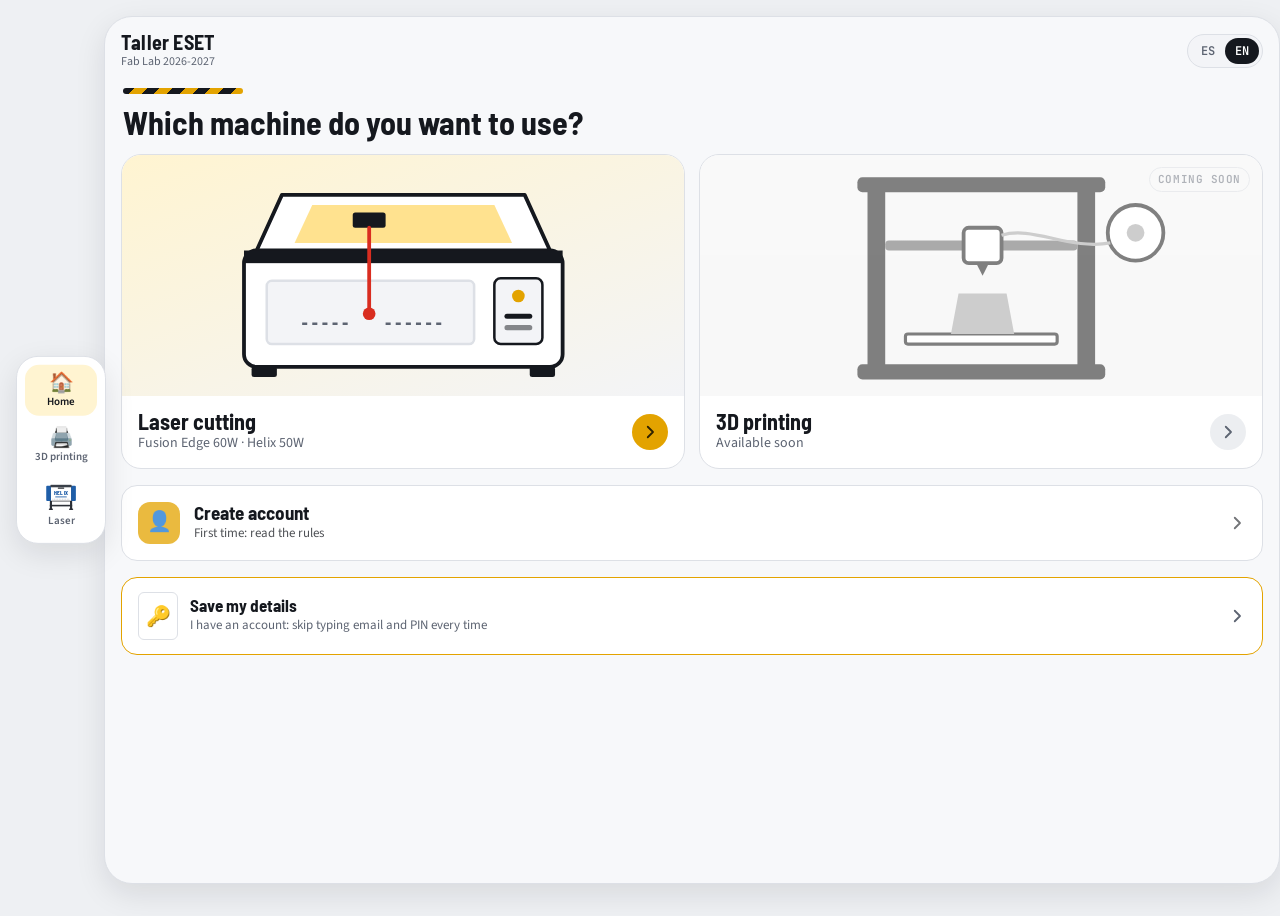
==== index.html @ acb64229 "feat: laser nav icon = Helix picture; Helix / FusionEdge pictures with names on the machine buttons " ====
<!doctype html>
<html lang="es">
<head>
<meta charset="utf-8">
<meta name="viewport" content="width=device-width, initial-scale=1, viewport-fit=cover">
<meta name="robots" content="noindex">
<meta name="referrer" content="no-referrer">
<title>Taller ESET - Reservas</title>
<link rel="preconnect" href="https://fonts.googleapis.com">
<link rel="stylesheet" href="https://fonts.googleapis.com/css2?family=Barlow+Semi+Condensed:wght@500;600;700&family=Source+Sans+3:wght@400;600;700&family=JetBrains+Mono:wght@400;500&display=swap">
<link rel="stylesheet" href="styles.css?v=20261116c">
</head>
<body>
<div class="app" id="app" aria-live="polite"></div>

<!-- Generic illustrations (original) -->
<template id="svgLaser">
  <svg viewBox="0 0 320 180" role="img" aria-label="Cortadora láser - Laser cutter">
    <rect x="34" y="70" width="252" height="92" rx="10" style="fill:var(--surface);stroke:var(--ink)" stroke-width="3"/>
    <path d="M44 70 L64 26 H256 L276 70 Z" style="fill:var(--surface);stroke:var(--ink)" stroke-width="3" stroke-linejoin="round"/>
    <path d="M74 64 L88 34 H232 L246 64 Z" style="fill:var(--glass)" opacity=".75"/>
    <rect x="34" y="70" width="252" height="10" style="fill:var(--ink)"/>
    <rect x="232" y="92" width="38" height="52" rx="5" style="fill:var(--field);stroke:var(--ink)" stroke-width="2"/>
    <circle cx="251" cy="106" r="5" style="fill:var(--accent)"/>
    <rect x="240" y="120" width="22" height="4" rx="2" style="fill:var(--ink)"/>
    <rect x="240" y="129" width="22" height="4" rx="2" style="fill:var(--ink)" opacity=".5"/>
    <rect x="52" y="94" width="164" height="50" rx="4" style="fill:var(--field);stroke:var(--line)" stroke-width="2"/>
    <rect x="120" y="40" width="26" height="12" rx="2" style="fill:var(--ink)"/>
    <line x1="133" y1="52" x2="133" y2="118" style="stroke:var(--beam)" stroke-width="3" stroke-linecap="round"/>
    <circle cx="133" cy="120" r="5" style="fill:var(--beam)"/>
    <path d="M80 128 H120 M146 128 H190" style="stroke:var(--muted)" stroke-width="2" stroke-dasharray="4 4"/>
    <rect x="40" y="162" width="20" height="8" rx="2" style="fill:var(--ink)"/>
    <rect x="260" y="162" width="20" height="8" rx="2" style="fill:var(--ink)"/>
  </svg>
</template>
<template id="svgPrinter">
  <svg viewBox="0 0 320 180" role="img" aria-label="Impresora 3D - 3D printer">
    <rect x="70" y="16" width="14" height="150" rx="3" style="fill:var(--ink)"/>
    <rect x="236" y="16" width="14" height="150" rx="3" style="fill:var(--ink)"/>
    <rect x="62" y="12" width="196" height="12" rx="4" style="fill:var(--ink)"/>
    <rect x="62" y="160" width="196" height="12" rx="4" style="fill:var(--ink)"/>
    <rect x="84" y="62" width="152" height="8" rx="3" style="fill:var(--muted)"/>
    <rect x="146" y="52" width="30" height="28" rx="4" style="fill:var(--surface);stroke:var(--ink)" stroke-width="3"/>
    <path d="M156 80 H166 L161 90 Z" style="fill:var(--ink)"/>
    <rect x="100" y="136" width="120" height="8" rx="2" style="fill:var(--surface);stroke:var(--ink)" stroke-width="2.5"/>
    <path d="M136 136 L142 104 H180 L186 136 Z" style="fill:var(--accent)"/>
    <circle cx="282" cy="56" r="22" style="fill:var(--surface);stroke:var(--ink)" stroke-width="3"/>
    <circle cx="282" cy="56" r="7" style="fill:var(--accent)"/>
    <path d="M262 64 C230 70 200 50 176 58" fill="none" style="stroke:var(--accent)" stroke-width="2.5"/>
  </svg>
</template>

<script>
/* =====================================================================
   CONFIG — the only part to edit. See SETUP.md.
   Leave TOKEN empty to run in demo mode with example hours.
   The token must be READ-ONLY and only for the public availability base.
   Never put a token for the main base here.
   ===================================================================== */
const CONFIG = {
  PUBLIC_BASE_ID: "appyWBQIm4FMyO2Pj", // "Public View Calendar" base (only synced hours, no student data)
  TABLE: "tbl0ZTV8k50aDi9QE",          // synced table "Public slots" (id, so renaming it doesn't break the page)
  VIEW: "",                           // optional view name in that table
  TOKEN: "pat4YBsSV9puFpi99.015158273bbf078de7917558e0579c58bd01b19047638cac1cf92de86ea1a26b",                          // personal access token: data.records:read, that base only
  FIELDS: { label: "Slot Label", start: "Start", machine: "Machine", available: "Available" },

  // Solicitar cita form (main base). Prefill field names checked against the real forms on 2026-11-03.
  FORM_EMBED: "https://airtable.com/embed/appeQ6gkuiJAq7wiT/pagLrDFHZOZnjGE8w/form",
  FORM_OPEN:  "https://airtable.com/appeQ6gkuiJAq7wiT/pagLrDFHZOZnjGE8w/form",
  PREFILL: { machine: "Machine", slot: "Slot", email: "Entered Email", pin: "Entered PIN", rules: "Rules Read" },

  CREATE_URL: "https://airtable.com/appeQ6gkuiJAq7wiT/pagKd1xxwNKHBWMYC/form",
  FORGOT_URL: "https://airtable.com/appeQ6gkuiJAq7wiT/pagfix2aQ1lqOqEp9/form",
  CANCEL_URL: "https://airtable.com/appeQ6gkuiJAq7wiT/pagPvXUS8hYoHCP4J/form",
  HOURS_URL:  "https://airtable.com/appeQ6gkuiJAq7wiT/pagKr3hOks4XqRsmD/form",
  CALENDAR_URL: "https://airtable.com/appeQ6gkuiJAq7wiT/shrvGOhBZWWmbCsk3",
  // Mis citas tab: synced table "Website my bookings - do not delete" in the public base (Status = Booked only, no names).
  // Read with the same TOKEN, filtered by the student's Web Key (k in the personal link).
  MINE_TABLE: "tblwMYJ3adiynOcDT",
  MINE_FIELDS: { label: "Reservation", start: "Slot Start", id: "Record ID", machine: "Machine", key: "Student Web Key" },
  // Reglamento y uso: Canva design, public view link (replaced reglamento.pdf on 2026-11-11). It includes the tutorial videos.
  // RULES_EMBED = the same view link + "?embed". Shown beside the calendar, on the Crear cuenta step and in the Tutoriales tab.
  RULES_DOC:   "https://www.canva.com/design/DAHX5coTtIU/1INMaFalZ_daYhBgP78MKg/view",
  RULES_EMBED: "https://www.canva.com/design/DAHX5coTtIU/1INMaFalZ_daYhBgP78MKg/view?embed",
  RULES_URL: "https://ceu365.sharepoint.com/sites/Becarios/Documentos%20compartidos/Forms/AllItems.aspx?id=%2Fsites%2FBecarios%2FDocumentos%20compartidos%2FGeneral%2FDocumentos%20Airtable%2FRequisitos%20obligatorios%20para%20el%20corte%20l%C3%A1ser%20CO2%20%2D%20Taller%20ESET%2Epdf&parent=%2Fsites%2FBecarios%2FDocumentos%20compartidos%2FGeneral%2FDocumentos%20Airtable&p=true&ga=1",

  // Tutoriales tab (laser): shows the Canva document (RULES_EMBED) and, below it, any extra videos listed here. One entry per video. SharePoint/Stream video: Share → Embed code → copy the
  // src="…/_layouts/15/embed.aspx?UniqueId=…" link into "embed", and the normal share link into "url" (shown as
  // "Open in SharePoint"). Viewers must be signed in to CEU Microsoft 365. An .mp4 in this repo can go in "video" instead.
  TUTORIALS: [
    // { es: "Preparar el archivo DXF", en: "Preparing the DXF file", embed: "", url: "", video: "" },
  ],

  // Impresión 3D tab ON/OFF switch. true = the 3D viewer (3d/visor.html: fit check, material, time, supports)
  // is shown in the Impresión 3D tab and the home tile works. false = "Próximamente" page, home tile greyed out.
  PRINT3D: false,
  // 3D printing rules on the Crear cuenta step (only when PRINT3D is true; their tick box is required too).
  // RULES3D_DOC = Canva public view link of the 3D rules; RULES3D_EMBED = the same + "?embed". Empty = short built-in rules list.
  RULES3D_DOC: "",
  RULES3D_EMBED: "",

  MACHINES: [ { id: "Fusion Edge 60W", short: "Fusion Edge", w: "60 W" }, { id: "Helix 50W", short: "Helix", w: "50 W" } ],
  DAYS_AHEAD: 30,
  // Same numbers as Students.Week Limit / Day Limit in Airtable. Used only for the "hours left" box in Mis citas.
  WEEK_LIMIT: 3,
  DAY_LIMIT: 2,
  TZ: "Europe/Madrid",
  DEMO_HOURS: { 1:[9,10,11,12,13,14,15,16,17,18,19], 2:[9,10,11,12,13,14,15,16,17,18,19], 3:[9,10,11,12,13,14,15,16,17,18], 4:[9,10,11,12,13,14,15,16,17,18,19], 5:[9,10,11,12,13,14,15,16,17,18] }
};
/* ===================================================================== */

(function(){
  "use strict";
  const DEMO = !CONFIG.TOKEN || !CONFIG.PUBLIC_BASE_ID;
  const app = document.getElementById("app");
  const $ = id => document.getElementById(id);
  const esc = s => String(s ?? "").replace(/[&<>"']/g, c => ({"&":"&amp;","<":"&lt;",">":"&gt;",'"':"&quot;","'":"&#39;"}[c]));
  const enc = encodeURIComponent;
  const pad = n => String(n).padStart(2, "0");
  const I = {
    back: '<svg viewBox="0 0 24 24" fill="none" stroke="currentColor" stroke-width="2.4" stroke-linecap="round" stroke-linejoin="round" aria-hidden="true"><path d="M15 5l-7 7 7 7"/></svg>',
    next: '<svg viewBox="0 0 24 24" fill="none" stroke="currentColor" stroke-width="2.4" stroke-linecap="round" stroke-linejoin="round" aria-hidden="true"><path d="M9 5l7 7-7 7"/></svg>'
  };
  const svg = id => document.getElementById(id).innerHTML;

  // ---- Madrid-time helpers ----
  const partsFmt = new Intl.DateTimeFormat("en-GB", { timeZone: CONFIG.TZ, year: "numeric", month: "2-digit", day: "2-digit", hour: "2-digit", minute: "2-digit", weekday: "short", hourCycle: "h23" });
  function mad(d) { const o = {}; for (const p of partsFmt.formatToParts(d)) o[p.type] = p.value; return { y:+o.year, m:+o.month, d:+o.day, h:+o.hour, min:+o.minute, key: o.year + "-" + o.month + "-" + o.day }; }
  const FMT = { es: new Intl.DateTimeFormat("es-ES", { timeZone: CONFIG.TZ, weekday: "long", day: "numeric", month: "long" }),
                en: new Intl.DateTimeFormat("en-GB", { timeZone: CONFIG.TZ, weekday: "long", day: "numeric", month: "long" }) };
  const FSHORT = { es: new Intl.DateTimeFormat("es-ES", { timeZone: CONFIG.TZ, day: "numeric", month: "short" }),
                   en: new Intl.DateTimeFormat("en-GB", { timeZone: CONFIG.TZ, day: "numeric", month: "short" }) };
  const cap = s => s.charAt(0).toUpperCase() + s.slice(1);
  const WDS = { es: ["Do","Lu","Ma","Mi","Ju","Vi","Sá"], en: ["Su","Mo","Tu","We","Th","Fr","Sa"] };
  const noonUTC = key => { const [y,m,d] = key.split("-").map(Number); return new Date(Date.UTC(y, m-1, d, 12)); };

  // ---- Sign-in (from personal link #e=…&p=…&c=…) ----
  const store = { get(k){ try { return sessionStorage.getItem(k) || localStorage.getItem(k); } catch(e){ return null; } },
                  set(k,v,remember){ try { sessionStorage.setItem(k,v); if (remember) localStorage.setItem(k,v); else localStorage.removeItem(k); } catch(e){} },
                  clear(k){ try { sessionStorage.removeItem(k); localStorage.removeItem(k); } catch(e){} } };
  let user = null;
  const HASH0 = location.hash.slice(1);   // read before readLink() strips the hash (e.g. #mis-citas&e=…&p=…&c=…&k=…)
  (function readLink(){
    const h = new URLSearchParams(location.hash.slice(1));
    const e = (h.get("e") || "").trim(), p = (h.get("p") || "").trim(), c = (h.get("c") || "").trim();
    // k = the student's Web Key (Students record id), only in personal links: used by the Mis citas tab.
    const k0 = (h.get("k") || "").trim(), k = /^rec[A-Za-z0-9]{14}$/.test(k0) ? k0 : "";
    if (e && /^\d{4}$/.test(p)) {
      user = { e, p, c, k };
      let keep = false; try { keep = !!localStorage.getItem("eset_user"); } catch(err) {}
      store.set("eset_user", JSON.stringify(user), keep);   // Recordarme already on: keep remembering, with the new details
      try { history.replaceState(null, "", location.pathname + location.search); } catch(err) {}
    } else {
      try { const s = JSON.parse(store.get("eset_user") || "null"); if (s && s.e && s.p) user = s; } catch(err) {}
    }
  })();
  const remembered = () => { try { return !!localStorage.getItem("eset_user"); } catch(e){ return false; } };


  // (Rules text removed 2026-11-11: the Reglamento y uso document is now the Canva design in CONFIG.RULES_DOC / RULES_EMBED.)
  // ---- Language (one at a time; ES/EN switch at the top of every screen) ----
  const L = (es, en) => S.lang === "en" ? en : es;
  const fDay = d => FMT[S.lang].format(d);
  const pdfHref = () => CONFIG.RULES_DOC;
  function initLang() {
    try { const s = localStorage.getItem("eset_lang"); if (s === "es" || s === "en") return s; } catch(e) {}
    return /^en(-|$)/i.test(navigator.language || "") ? "en" : "es";
  }
  const langSwitch = () => `<div class="lang" role="group" aria-label="${L("Idioma", "Language")}"><button data-l="es" lang="es" aria-pressed="${S.lang === "es"}">ES</button><button data-l="en" lang="en" aria-pressed="${S.lang === "en"}">EN</button></div>`;

  // Canva: the page can't see scrolling inside it, so there's no "read to the end" check; the tick boxes stay required.
  // Materials table (which materials can be cut), one image per language
  const matImg = () => `<img class="matimg" src="${L("materiales-es.jpg", "materials-en.jpg")}" alt="${L("Tabla de materiales que sí se cortan y que no se cortan. El PVC no entra en el láser nunca.", "Table of materials that can and cannot be cut. PVC never goes in the laser.")}" loading="lazy">`;
  // 3D printing rules panel (Crear cuenta gate). Canva embed when CONFIG.RULES3D_EMBED is set, otherwise the basic rules below.
  function rules3dPanel() {
    const body = CONFIG.RULES3D_EMBED
      ? `<div class="rbody canva"><iframe src="${esc(CONFIG.RULES3D_EMBED)}" title="${L("Normas de impresión 3D", "3D printing rules")}" referrerpolicy="strict-origin-when-cross-origin" allow="fullscreen" allowfullscreen></iframe></div>`
      : `<div class="rbody"><p class="note">${L("El documento de normas de impresión 3D aparecerá aquí. Mientras tanto, estas son las normas básicas:", "The 3D printing rules document will appear here. Meanwhile, these are the basic rules:")}</p><ul>
        <li>${L("Solo PLA en la Bambu Lab P1S.", "PLA only on the Bambu Lab P1S.")}</li>
        <li>${L("Comprueba tu archivo en el visor 3D antes de pedir la impresión (máx. 256 × 256 × 250 mm).", "Check your file in the 3D viewer before asking for the print (max 256 × 256 × 250 mm).")}</li>
        <li>${L("Quédate a ver la primera capa: si no se pega a la cama, avisa al personal.", "Stay for the first layer: if it doesn't stick to the plate, tell the staff.")}</li>
        <li>${L("No retires la pieza con la cama caliente; espera a que se enfríe.", "Don't remove the part while the plate is hot; wait until it cools down.")}</li>
        <li>${L("Avisa de cualquier fallo o atasco al personal del taller; no abras ni ajustes la impresora.", "Report any failure or jam to the workshop staff; don't open or adjust the printer.")}</li>
        <li>${L("Recoge tus piezas y retira los soportes fuera de la impresora.", "Collect your parts and remove the supports away from the printer.")}</li></ul></div>`;
    const foot = CONFIG.RULES3D_DOC ? `<div class="rfoot"><a class="act slim" href="${esc(CONFIG.RULES3D_DOC)}" target="_blank" rel="noopener"><span class="ic" aria-hidden="true">↗</span><div><b>${L("Abrir en pantalla completa", "Open full screen")}</b></div></a></div>` : "";
    return `<section class="rules" aria-labelledby="r3T"><div class="rhead"><b id="r3T">📄 ${L("Normas de impresión 3D", "3D printing rules")}</b></div>${body}${foot}</section>`;
  }
  function rulesPanel() {
    return `<section class="rules" aria-labelledby="rT"><div class="rhead"><b id="rT">📄 ${L("Reglamento y uso", "Rules and usage")}</b></div>
      <div class="rbody canva"><iframe src="${esc(CONFIG.RULES_EMBED)}" title="${L("Reglamento y uso", "Rules and usage")}" referrerpolicy="strict-origin-when-cross-origin" allow="fullscreen" allowfullscreen></iframe></div>
      <div class="rfoot"><a class="act slim" href="${esc(CONFIG.RULES_DOC)}" target="_blank" rel="noopener"><span class="ic" aria-hidden="true">↗</span><div><b>${L("Abrir en pantalla completa", "Open full screen")}</b></div></a></div>
      <div class="rmat">${matImg()}</div></section>`;
  }

  // ---- State ----
  const S = { screen: "home", machine: CONFIG.MACHINES[1].id, day: null, month: null, slot: null, sheet: false, records: null, error: null, loading: false, lang: "es", readDone: true, readTick: false, readTick3d: false, ack: false };
  S.lang = initLang();
  // Direct links to a tab: index.html#inicio, #crear-cuenta, #laser, #tutoriales, #impresion3d (e.g. for a Teams Website tab)
  const ROUTE = { inicio: "home", home: "home", "crear-cuenta": "gate", cuenta: "gate", "create-account": "gate", laser: "laser", tutoriales: "tut", tutorials: "tut", reglamento: "tut", rules: "tut", impresion3d: "print3d", "3d": "print3d", "mis-citas": "mis", "my-bookings": "mis" };
  const route = h => decodeURIComponent(h.split("&")[0]).toLowerCase();
  const r0 = route(HASH0); if (ROUTE[r0]) S.screen = ROUTE[r0];
  window.addEventListener("hashchange", () => { const r = ROUTE[route(location.hash.slice(1))]; if (r) { S.sheet = false; S.screen = r; render(); window.scrollTo(0, 0); } });
  S.vid = null;
  try { S.ack = sessionStorage.getItem("eset_ack") === "1"; } catch(e) {}

  // ---- Data ----
  function demoRecords() {
    const out = [], now = new Date();
    const h = s => { let x = 2166136261; for (const c of s) { x ^= c.charCodeAt(0); x = Math.imul(x, 16777619); } return (x >>> 0) / 4294967295; };
    const MON = ["Jan","Feb","Mar","Apr","May","Jun","Jul","Aug","Sep","Oct","Nov","Dec"];
    for (let i = 0; i <= CONFIG.DAYS_AHEAD; i++) {
      const d = new Date(now.getTime() + i * 86400000), m = mad(d), wd = noonUTC(m.key).getUTCDay();
      const hours = CONFIG.DEMO_HOURS[wd]; if (!hours) continue;
      for (const mc of CONFIG.MACHINES) for (const hr of hours) {
        const start = new Date(Date.UTC(m.y, m.m-1, m.d, hr - 1)); // approx. Madrid CET for demo
        if (start - now < 5 * 60000) continue;
        out.push({ label: m.d + " " + MON[m.m-1] + " · " + pad(hr) + ":00–" + pad(hr+1) + ":00 · " + mc.id, start, machine: mc.id,
                   available: h(m.key + mc.id + hr) > (i < 3 ? 0.55 : i < 8 ? 0.35 : 0.15) });
      }
    }
    return out;
  }
  function norm(v) { if (v == null) return ""; if (Array.isArray(v)) return norm(v[0]); if (typeof v === "object") return v.name || v.id || ""; return String(v); }
  async function loadLive() {
    const F = CONFIG.FIELDS, out = []; let offset = "";
    for (let guard = 0; guard < 30; guard++) {
      const q = new URLSearchParams({ pageSize: "100" });
      [F.label, F.start, F.machine, F.available].forEach(f => q.append("fields[]", f));
      if (CONFIG.VIEW) q.set("view", CONFIG.VIEW);
      if (offset) q.set("offset", offset);
      const r = await fetch("https://api.airtable.com/v0/" + enc(CONFIG.PUBLIC_BASE_ID) + "/" + enc(CONFIG.TABLE) + "?" + q, { headers: { Authorization: "Bearer " + CONFIG.TOKEN } });
      if (!r.ok) throw new Error("HTTP " + r.status);
      const j = await r.json();
      for (const rec of j.records || []) {
        const f = rec.fields || {}, start = f[F.start] ? new Date(f[F.start]) : null;
        if (!start || isNaN(start)) continue;
        const av = f[F.available];
        out.push({ label: norm(f[F.label]), start, machine: norm(f[F.machine]), available: av === true || av === 1 || av === "1" });
      }
      if (!j.offset) break; offset = j.offset;
    }
    return out;
  }
  async function load() {
    S.loading = true; S.error = null; render();
    try {
      const all = DEMO ? demoRecords() : await loadLive();
      const now = Date.now(), max = now + (CONFIG.DAYS_AHEAD + 1) * 86400000;
      S.records = all.filter(r => r.start.getTime() > now && r.start.getTime() < max).sort((a, b) => a.start - b.start);
    } catch (e) { S.error = String(e.message || e); S.records = null; }
    S.loading = false;
    if (!S.day || dstat(S.day).c !== "av") S.day = firstFree();
    render();
  }

  // ---- Mis citas: the signed-in student's own bookings (synced table, filtered by Web Key) ----
  S.mine = null; S.mineErr = null; S.mineLoading = false;
  function demoMine() {   // demo mode: 3 example bookings, one starting in under 2 h
    const r = demoRecords(), pick = [r[Math.min(5, r.length - 1)], r[Math.floor(r.length / 2)], r[r.length - 1]].filter(Boolean);
    const soon = new Date(Date.now() + 75 * 60000), sm = mad(soon);
    return [{ label: "Demo · " + pad(sm.h) + ":" + pad(sm.min) + " · " + CONFIG.MACHINES[0].id, start: soon, id: "recDemo0", machine: CONFIG.MACHINES[0].id }]
      .concat(pick.map((x, i) => ({ label: x.label, start: x.start, id: "recDemo" + (i + 1), machine: x.machine })));
  }
  async function loadMineLive() {
    const F = CONFIG.MINE_FIELDS, out = []; let offset = "";
    for (let guard = 0; guard < 10; guard++) {
      const q = new URLSearchParams({ pageSize: "100", filterByFormula: "FIND('" + user.k + "', {" + F.key + "} & '')" });
      [F.label, F.start, F.id, F.machine, F.key].forEach(f => q.append("fields[]", f));
      if (offset) q.set("offset", offset);
      const r = await fetch("https://api.airtable.com/v0/" + enc(CONFIG.PUBLIC_BASE_ID) + "/" + enc(CONFIG.MINE_TABLE) + "?" + q, { headers: { Authorization: "Bearer " + CONFIG.TOKEN } });
      if (!r.ok) throw new Error("HTTP " + r.status);
      const j = await r.json();
      for (const rec of j.records || []) {
        const f = rec.fields || {}, sv = norm(f[F.start]), start = sv ? new Date(sv) : null;
        if (!start || isNaN(start) || norm(f[F.key]) !== user.k) continue;   // exact match only
        out.push({ label: norm(f[F.label]), start, id: norm(f[F.id]), machine: norm(f[F.machine]) });
      }
      if (!j.offset) break; offset = j.offset;
    }
    return out;
  }
  async function loadMine() {
    if (!user || !user.k) return;
    S.mineLoading = true; S.mineErr = null; render();
    try {
      const all = DEMO ? demoMine() : await loadMineLive(), now = Date.now();
      S.mineAll = all.filter(r => /^rec/.test(r.id));   // also this week's finished hours (for the hours-left box)
      S.mine =all.filter(r => r.start.getTime() + 3600000 > now && /^rec/.test(r.id)).sort((a, b) => a.start - b.start);   // not finished yet
    } catch (e) { S.mineErr = String(e.message || e); S.mine = null; }
    S.mineLoading = false; render();
  }

  // ---- Derived ----
  const mine = () => (S.records || []).filter(r => r.machine === S.machine);
  function dayKeys() { const set = new Set(); (S.records || []).forEach(r => set.add(mad(r.start).key)); return [...set].sort(); }
  const slotsFor = key => mine().filter(r => mad(r.start).key === key);
  function dstat(key) { const s = slotsFor(key); if (!s.length) return { c: "closed", t: L("Cerrado", "Closed") }; const f = s.filter(r => r.available).length; return f ? { c: "av", t: f + " " + (f === 1 ? L("libre", "free") : L("libres", "free")), n: f } : { c: "full", t: L("Completo", "Full") }; }
  function firstFree() { return dayKeys().find(k => dstat(k).c === "av") || null; }

  // ---- Month calendar ----
  const FMONTH = { es: new Intl.DateTimeFormat("es-ES", { timeZone: "UTC", month: "long", year: "numeric" }),
                   en: new Intl.DateTimeFormat("en-GB", { timeZone: "UTC", month: "long", year: "numeric" }) };
  const WDH = { es: ["L","M","X","J","V","S","D"], en: ["M","T","W","T","F","S","S"] };
  const rangeKeys = () => ({ from: mad(new Date()).key, to: mad(new Date(Date.now() + CONFIG.DAYS_AHEAD * 86400000)).key });
  function months() { const { from, to } = rangeKeys(); const out = []; let [y, m] = from.split("-").map(Number); const [ty, tm] = to.split("-").map(Number);
    while (y < ty || (y === ty && m <= tm)) { out.push(y + "-" + pad(m)); m++; if (m > 12) { m = 1; y++; } } return out; }
  function monthCal() {
    const ms = months(); if (!S.month || !ms.includes(S.month)) S.month = (S.day && ms.includes(S.day.slice(0, 7))) ? S.day.slice(0, 7) : ms[0];
    const i = ms.indexOf(S.month), [y, m] = S.month.split("-").map(Number), { from, to } = rangeKeys();
    const lead = (new Date(Date.UTC(y, m - 1, 1, 12)).getUTCDay() + 6) % 7, days = new Date(Date.UTC(y, m, 0, 12)).getUTCDate();
    let cells = WDH[S.lang].map(w => `<span class="wdh" aria-hidden="true">${w}</span>`).join("") + '<span class="day empty"></span>'.repeat(lead);
    for (let d = 1; d <= days; d++) {
      const k = y + "-" + pad(m) + "-" + pad(d), dt = noonUTC(k);
      if (k < from || k > to) { cells += `<span class="day out" aria-hidden="true"><span class="n">${d}</span><span class="f"></span></span>`; continue; }
      const st = dstat(k), on = S.day === k, today = k === from ? " today" : "";
      cells += `<button class="day ${st.c}${today}" data-k="${k}" aria-pressed="${on}" ${st.c !== "av" ? "disabled" : ""} aria-label="${esc(fDay(dt))}, ${esc(st.t)}"><span class="n">${d}</span><span class="f">${st.c === "av" ? st.n : st.c === "full" ? "0" : ""}</span></button>`;
    }
    return `<div class="cal"><div class="calh"><button class="calnav" id="mPrev" ${i > 0 ? "" : "disabled"} aria-label="${L("Mes anterior", "Previous month")}">${I.back}</button>
      <b>${esc(cap(FMONTH[S.lang].format(new Date(Date.UTC(y, m - 1, 15)))))}</b>
      <button class="calnav" id="mNext" ${i < ms.length - 1 ? "" : "disabled"} aria-label="${L("Mes siguiente", "Next month")}">${I.next}</button></div>
      <div class="grid7">${cells}</div>
      <div class="legend"><span><i class="lg av"></i>${L("Horas libres (el número)", "Free hours (the number)")}</span><span><i class="lg full"></i>${L("Completo", "Full")}</span><span><i class="lg closed"></i>${L("Cerrado", "Closed")}</span></div></div>`;
  }

  // ---- Links ----
  const who = () => user ? "prefill_" + enc(CONFIG.PREFILL.email).replace(/%20/g,"+") + "=" + enc(user.e) + "&hide_" + enc(CONFIG.PREFILL.email).replace(/%20/g,"+") + "=true&prefill_" + enc(CONFIG.PREFILL.pin).replace(/%20/g,"+") + "=" + enc(user.p) + "&hide_" + enc(CONFIG.PREFILL.pin).replace(/%20/g,"+") + "=true" : "";
  const pf = (k, v) => "prefill_" + enc(k).replace(/%20/g,"+") + "=" + enc(v) + "&hide_" + enc(k).replace(/%20/g,"+") + "=true";
  // The hour (linked record) is prefilled but NOT hidden: Airtable won't submit the form if it is hidden.
  const pfShow = (k, v) => "prefill_" + enc(k).replace(/%20/g,"+") + "=" + enc(v);
  // Booking and Mis horas: the saved email is filled in but VISIBLE, so a typo can be seen before sending; the PIN stays hidden.
  // (The cancel link keeps both hidden: it only exists for details that came from the email link, so the email is right.)
  const whoShowEmail = () => user ? pfShow(CONFIG.PREFILL.email, user.e) + "&" + pf(CONFIG.PREFILL.pin, user.p) : "";
  function bookQuery() { const p = [pf(CONFIG.PREFILL.machine, S.machine), pfShow(CONFIG.PREFILL.slot, S.slot.label)]; if (user) p.push(whoShowEmail()); return p.join("&"); }
  // Mis citas: cancel ONE booking. Email, PIN, Code and Booking Code (the booking's record id) hidden; Booking Slot visible.
  const cancelQuery = r => who() + "&prefill_Entered+Code=" + enc(user.c) + "&hide_Entered+Code=true&prefill_Booking+Code=" + enc(r.id) + "&hide_Booking+Code=true&" + pfShow("Booking Slot", r.label);
  const hoursLink = () => user ? CONFIG.HOURS_URL + "?" + whoShowEmail() : CONFIG.HOURS_URL;

  // ---- Views ----
  function topbar(title, sub, back) {
    const me = user ? `<div class="me"><i aria-hidden="true">${esc(user.e[0].toUpperCase())}</i><button id="out" title="${L("Borrar mis datos de este dispositivo", "Remove my details from this device")}">${L("Borrar", "Forget")}</button></div>` : "";
    return `<div class="top">${back ? `<button class="back" id="back" aria-label="${L("Atrás", "Back")}">${I.back}</button>` : ""}<div class="ttl"><b>${title}</b><span>${sub}</span></div>${langSwitch()}${me}</div>`;
  }
  const demoNote = () => DEMO ? `<div class="demo">${L("Modo demostración: horas de ejemplo", "Demo mode: example hours")}</div>` : "";
  const docCard = () => `<a class="doc" href="${esc(pdfHref())}" target="_blank" rel="noopener"><span class="ic">DOC</span><div><b>${L("Reglamento y uso", "Rules and usage")}</b><span>${L("Léelo antes de reservar", "Read it before booking")}</span></div><span class="ch" style="width:18px;height:18px">${I.next}</span></a>`;

  const saveCard = () => `<a class="doc save" href="entrar.html"><span class="ic" aria-hidden="true">🔑</span><div><b>${L("Guardar mis datos", "Save my details")}</b><span>${L("Ya tengo cuenta: no escribir email y PIN en cada reserva", "I have an account: skip typing email and PIN every time")}</span></div><span class="ch" style="width:18px;height:18px">${I.next}</span></a>`;
  // Crear cuenta lives on Inicio (step 3, 12 Nov): students can register without going into Láser first. The rules gate (vGate) still comes before the form.
  const createCard = () => `<div class="actions"><button class="act" id="aCreate"><span class="ic" aria-hidden="true">👤</span><div><b>${L("Crear cuenta", "Create account")}</b><span>${L("Primera vez: lee el reglamento", "First time: read the rules")}</span></div><span class="ch">${I.next}</span></button></div>`;
  function vHome() {
    return topbar("Taller ESET", "Fab Lab 2026-2027", false) + `<div class="scr">${demoNote()}
      <div class="hero"><div class="stripe" aria-hidden="true"></div>
        <h1>${L("¿Qué máquina quieres usar?", "Which machine do you want to use?")}</h1>
        ${user ? `<p>${L("Datos guardados:", "Details saved:")} <b>${esc(user.e)}</b></p>` : ""}</div>
      <div class="tiles">
        <button class="tile" id="tLaser"><div class="pic">${svg("svgLaser")}</div><div class="cap"><div><b>${L("Corte láser", "Laser cutting")}</b><span>${CONFIG.MACHINES.map(m => esc(m.id)).join(" · ")}</span></div><span class="go">${I.next}</span></div></button>
        ${CONFIG.PRINT3D
          ? `<button class="tile" id="tPrint"><div class="pic">${svg("svgPrinter")}</div><div class="cap"><div><b>${L("Impresión 3D", "3D printing")}</b><span>${L("Bambu Lab P1S · visor 3D", "Bambu Lab P1S · 3D viewer")}</span></div><span class="go">${I.next}</span></div></button>`
          : `<div class="tile" aria-disabled="true"><span class="soon">${L("Próximamente", "Coming soon")}</span><div class="pic">${svg("svgPrinter")}</div><div class="cap"><div><b>${L("Impresión 3D", "3D printing")}</b><span>${L("Disponible pronto", "Available soon")}</span></div><span class="go">${I.next}</span></div></div>`}
      </div>
      ${user ? "" : createCard()}
      ${user ? "" : saveCard()}
      ${user ? `<label class="chk" for="rem"><input type="checkbox" id="rem" ${remembered() ? "checked" : ""}><span>${L("<b>Recordarme en este dispositivo.</b> No lo marques en un ordenador del taller.", "<b>Remember me on this device.</b> Don't tick it on a workshop computer.")}</span></label>` : ""}
    </div>`;
  }
  // ---- Side tabs (Inicio / Impresión 3D / Láser) and laser sub-tabs (Reservas / Tutoriales) ----
  // Simplified pictures of the two machines (original drawings with the model name; fixed colours: the real machines are white and blue).
  // The Helix picture is also the Laser icon in the side / bottom bar.
  const HELIX_PIC = `<svg class="mpic" viewBox="0 0 64 54" aria-hidden="true">
      <rect x="11" y="33" width="4" height="16" fill="#2b2f36"/><rect x="49" y="33" width="4" height="16" fill="#2b2f36"/>
      <rect x="11" y="41" width="42" height="3" fill="#2b2f36"/>
      <rect x="9" y="48" width="8" height="3" rx="1.5" fill="#2b2f36"/><rect x="47" y="48" width="8" height="3" rx="1.5" fill="#2b2f36"/>
      <rect x="12" y="7" width="40" height="27" fill="#ffffff" stroke="#15181e" stroke-width="1.2"/>
      <rect x="4" y="5" width="9" height="29" rx="2" fill="#1f5ea8"/><rect x="51" y="5" width="9" height="29" rx="2" fill="#1f5ea8"/>
      <rect x="12" y="3" width="40" height="5" rx="1.5" fill="#3a4049"/><rect x="26" y="8.5" width="12" height="2.5" rx="1" fill="#2b2f36"/>
      <text x="32" y="22.5" text-anchor="middle" font-family="'Barlow Semi Condensed',Arial,sans-serif" font-weight="800" font-size="10" letter-spacing=".3" fill="#1f5ea8">HELIX</text>
      <rect x="21" y="25" width="22" height="2.4" rx="1" fill="#1f5ea8" opacity=".7"/>
      <path d="M16 30.5h32" stroke="#9aa1ab" stroke-width="1" stroke-dasharray="1.5 1.5"/>
    </svg>`;
  const FUSION_PIC = `<svg class="mpic" viewBox="0 0 64 54" aria-hidden="true">
      <rect x="5" y="7" width="54" height="40" rx="2" fill="#ffffff" stroke="#15181e" stroke-width="1.2"/>
      <rect x="9" y="3" width="42" height="5" rx="1.5" fill="#3a4049"/><rect x="51" y="3" width="7" height="5" rx="1" fill="#15181e"/>
      <rect x="5.6" y="8" width="52.8" height="12" fill="#1f5ea8"/>
      <text x="32" y="17" text-anchor="middle" font-family="'Barlow Semi Condensed',Arial,sans-serif" font-style="italic" font-weight="700" font-size="8.2" fill="#ffffff">FusionEdge</text>
      <rect x="44" y="24" width="5" height="2.5" rx=".5" fill="#e3a300"/>
      <rect x="10" y="33" width="44" height="12" rx="1" fill="#e9ecf0" stroke="#9aa1ab" stroke-width="1"/>
      <circle cx="10" cy="50" r="2.6" fill="#2b2f36"/><circle cx="54" cy="50" r="2.6" fill="#2b2f36"/>
    </svg>`;
  const LASER_ICON = HELIX_PIC.replace('class="mpic"', 'class="ico"');
  const NAV = [["home", "🏠", "Inicio", "Home"], ["print3d", "🖨️", "Impresión 3D", "3D printing"], ["laser", LASER_ICON, "Láser", "Laser"]];
  const section = () => S.screen === "home" || S.screen === "gate" ? "home" : S.screen === "print3d" ? "print3d" : "laser";
  const rail = () => `<nav class="rail" aria-label="${L("Secciones", "Sections")}">${NAV.map(([k, ic, es, en]) =>
    `<button data-nav="${k}" aria-current="${section() === k ? "page" : "false"}"><span aria-hidden="true">${ic}</span><b>${L(es, en)}</b></button>`).join("")}</nav>`;
  const MACHINE_PIC = { "Helix 50W": HELIX_PIC, "Fusion Edge 60W": FUSION_PIC };
  const laserTabs = () => `<div class="mseg" role="group" aria-label="${L("Corte láser", "Laser cutting")}">
      <button data-lt="laser" aria-pressed="${S.screen === "laser"}">📅 ${L("Reservas", "Bookings")}<small>${L("Reservar y cuenta", "Book and account")}</small></button>
      <button data-lt="tut" aria-pressed="${S.screen === "tut"}">📄 ${L("Reglamento y uso", "Rules and usage")}<small>${L("Manual y vídeos", "Manual and videos")}</small></button>
      <button data-lt="mis" aria-pressed="${S.screen === "mis"}">📋 ${L("Mis citas", "My bookings")}<small>${L("Ver y cancelar", "See and cancel")}</small></button></div>`;
  function tutCard(t, i) {
    const title = esc(L(t.es, t.en || t.es));
    let media;
    if (S.vid === i && (t.video || t.embed)) media = t.video ? `<video controls playsinline preload="metadata" src="${esc(t.video)}"></video>`
      : `<iframe src="${esc(t.embed)}" title="${title}" allow="autoplay; fullscreen; picture-in-picture" allowfullscreen></iframe>`;
    else if (t.video || t.embed) media = `<button class="vplay" data-v="${i}" aria-label="${L("Ver", "Play")}: ${title}"><span aria-hidden="true">▶</span></button>`;
    else media = `<a class="vplay" href="${esc(t.url || "#")}" target="_blank" rel="noopener" aria-label="${L("Ver", "Play")}: ${title}"><span aria-hidden="true">▶</span></a>`;
    return `<figure class="vid"><div class="vbox">${media}</div><figcaption><b>${title}</b>${t.url ? `<a href="${esc(t.url)}" target="_blank" rel="noopener">${L("Abrir en SharePoint", "Open in SharePoint")} ↗</a>` : ""}</figcaption></figure>`;
  }
  function vTut() {
    const list = CONFIG.TUTORIALS || [];
    return topbar(L("Corte láser", "Laser cutting"), L("Reglamento y uso", "Rules and usage"), true) + `<div class="scr">${laserTabs()}
      ${rulesPanel()}
      ${list.map(tutCard).join("")}</div>`;
  }
  // Mis citas: month calendar of the student's bookings + list with a Cancelar button (until 2 h before the start).
  const LIMIT_MS = 2 * 3600000;
  function misMonths() { const from = mad(new Date()).key.slice(0, 7), last = (S.mine || []).length ? mad(S.mine[S.mine.length - 1].start).key.slice(0, 7) : from;
    const out = []; let [y, m] = from.split("-").map(Number); const [ty, tm] = last.split("-").map(Number);
    while (y < ty || (y === ty && m <= tm)) { out.push(y + "-" + pad(m)); m++; if (m > 12) { m = 1; y++; } } return out; }
  function misCal() {
    const ms = misMonths(); if (!S.mmonth || !ms.includes(S.mmonth)) S.mmonth = ms[0];
    const i = ms.indexOf(S.mmonth), [y, m] = S.mmonth.split("-").map(Number), today = mad(new Date()).key;
    const count = {}; (S.mine || []).forEach(r => { const k = mad(r.start).key; count[k] = (count[k] || 0) + 1; });
    const lead = (new Date(Date.UTC(y, m - 1, 1, 12)).getUTCDay() + 6) % 7, days = new Date(Date.UTC(y, m, 0, 12)).getUTCDate();
    let cells = WDH[S.lang].map(w => `<span class="wdh" aria-hidden="true">${w}</span>`).join("") + '<span class="day empty"></span>'.repeat(lead);
    for (let d = 1; d <= days; d++) {
      const k = y + "-" + pad(m) + "-" + pad(d), n = count[k] || 0, t = k === today ? " today" : "";
      if (k < today) { cells += `<span class="day out" aria-hidden="true"><span class="n">${d}</span><span class="f"></span></span>`; continue; }
      cells += n ? `<button class="day mine${t}" data-mk="${k}" aria-pressed="${S.mday === k}" aria-label="${esc(fDay(noonUTC(k)))}, ${n} ${n === 1 ? L("cita", "booking") : L("citas", "bookings")}"><span class="n">${d}</span><span class="f">${n}</span></button>`
                 : `<span class="day nob${t}"><span class="n">${d}</span><span class="f"></span></span>`;
    }
    return `<div class="cal"><div class="calh"><button class="calnav" id="mmPrev" ${i > 0 ? "" : "disabled"} aria-label="${L("Mes anterior", "Previous month")}">${I.back}</button>
      <b>${esc(cap(FMONTH[S.lang].format(new Date(Date.UTC(y, m - 1, 15)))))}</b>
      <button class="calnav" id="mmNext" ${i < ms.length - 1 ? "" : "disabled"} aria-label="${L("Mes siguiente", "Next month")}">${I.next}</button></div>
      <div class="grid7">${cells}</div>
      <div class="legend"><span><i class="lg mine"></i>${L("Tus citas (el número)", "Your bookings (the number)")}</span></div></div>`;
  }
  // Hours left: this week and every week (Monday–Friday; weekends are never bookable) that falls in the next DAYS_AHEAD days.
  // Counts confirmed bookings (1 h each), including the ones already done this week; Pending ones don't count yet.
  const FWEEK = { es: new Intl.DateTimeFormat("es-ES", { timeZone: "UTC", day: "numeric", month: "short" }),
                   en: new Intl.DateTimeFormat("en-GB", { timeZone: "UTC", day: "numeric", month: "short" }) };
  const keyOf = d => d.toISOString().slice(0, 10);
  function hoursLeft() {
    const today = noonUTC(mad(new Date()).key), last = rangeKeys().to;
    let mon = new Date(today.getTime() - ((today.getUTCDay() + 6) % 7) * 86400000);
    const used = {}; (S.mineAll || []).forEach(r => { const k = mad(r.start).key; used[k] = (used[k] || 0) + 1; });
    const weeks = [];
    while (keyOf(mon) <= last && weeks.length < 8) {
      const fri = new Date(mon.getTime() + 4 * 86400000); let n = 0;
      for (let i = 0; i < 7; i++) n += used[keyOf(new Date(mon.getTime() + i * 86400000))] || 0;
      weeks.push({ from: mon, to: fri, used: n, left: Math.max(0, CONFIG.WEEK_LIMIT - n), now: weeks.length === 0 });
      mon = new Date(mon.getTime() + 7 * 86400000);
    }
    return weeks;
  }
  function hoursBox() {
    const rows = hoursLeft().map(w => {
      const range = FWEEK[S.lang].format(w.from) + " – " + FWEEK[S.lang].format(w.to);
      return `<li class="${w.left ? "" : "full"}"><span class="wk">${w.now ? `<b>${L("Esta semana", "This week")}</b>` : L("Semana", "Week")} <span>${esc(range)}</span></span>
        <span class="hl"><b>${w.left}</b> ${L(w.left === 1 ? "hora libre" : "horas libres", w.left === 1 ? "hour left" : "hours left")} <small>${L("de", "of")} ${CONFIG.WEEK_LIMIT}</small></span></li>`;
    }).join("");
    return `<section class="hbox" aria-label="${L("Horas que te quedan", "Hours you have left")}">
      <h2>⏱️ ${L("Horas que te quedan", "Hours you have left")}</h2>
      <ul>${rows}</ul>
      <p>${L(`Máximo ${CONFIG.WEEK_LIMIT} h por semana (lunes a viernes) y ${CONFIG.DAY_LIMIT} h por día, sumando las dos máquinas. Cuentan las citas confirmadas, también las que ya hiciste esta semana. Una cita sin confirmar no cuenta hasta que la confirmes.`,
              `Maximum ${CONFIG.WEEK_LIMIT} h per week (Monday to Friday) and ${CONFIG.DAY_LIMIT} h per day, both machines together. Confirmed bookings count, including the ones you already did this week. A booking you haven't confirmed doesn't count until you confirm it.`)}</p>
    </section>`;
  }
  function bkCard(r, i) {
    const s = mad(r.start), e = mad(new Date(r.start.getTime() + 3600000)), left = r.start.getTime() - Date.now(), mc = CONFIG.MACHINES.find(x => x.id === r.machine);
    const act = left > LIMIT_MS ? `<button class="btn2 cx" data-cx="${i}">✕ ${L("Cancelar", "Cancel")}</button>`
      : left > 0 ? `<p class="late">⏰ ${L("Menos de 2 h: escribe a", "Less than 2 h: email")} <a href="mailto:laser@uchceu.es">laser@uchceu.es</a></p>`
      : `<p class="late">▶️ ${L("En curso", "In progress")}</p>`;
    return `<li class="bk${S.mday === s.key ? " on" : ""}" data-bk="${s.key}"><div class="when"><b>${esc(cap(fDay(r.start)))}</b><span>${pad(s.h)}:${pad(s.min)}–${pad(e.h)}:${pad(e.min)} · ${esc(mc ? mc.short + " " + mc.w : r.machine)}</span></div>${act}</li>`;
  }
  function vMis() {
    let left, right = "";
    if (!user || !user.k) left = `<div class="state"><p><b>${L("Entra con el enlace de tu correo.", "Open the link in your email.")}</b></p>
        <p>${L("Usa el enlace «Abrir la web para reservar, ver tus citas y cancelarlas» en un correo de tu cuenta (cuenta confirmada, mis enlaces, PIN cambiado). Así esta página sabe qué citas son tuyas.", "Use the link “Open the website to book, see current reservations, cancel reservations” in an email about your account (account confirmed, my links, PIN changed). Then this page knows which bookings are yours.")}</p></div>`;
    else if (S.mineLoading && !S.mine) left = `<div class="skel"></div><div class="skel"></div>`;
    else if (S.mineErr) left = `<div class="state"><p><b>${L("No se pueden cargar tus citas ahora.", "Couldn't load your bookings right now.")}</b></p><button class="btn2" id="mRetry">${L("Reintentar", "Try again")}</button></div>`;
    else {
      const list = S.mine || [];
      left = misCal();
      right = `${hoursBox()}<div class="sect"><h2>${L("Próximas citas", "Upcoming bookings")} <small>(${list.length})</small></h2><span>${esc(user.e)}</span></div>
        ${list.length ? `<ul class="bklist">${list.map(bkCard).join("")}</ul>` : `<div class="state"><p><b>${L("No tienes citas próximas.", "You have no upcoming bookings.")}</b></p></div>`}
        <p class="note">${L("Puedes cancelar hasta 2 h antes. La lista tarda unos minutos en actualizarse después de reservar o cancelar.", "You can cancel up to 2 h before. The list takes a few minutes to update after you book or cancel.")}</p>
        <div class="mini"><button id="mRetry">🔄 ${L("Actualizar", "Refresh")}</button><button id="mBook">📅 ${L("Reservar otra hora", "Book another hour")}</button></div>`;
    }
    return topbar(L("Corte láser", "Laser cutting"), L("Mis citas", "My bookings"), true) + `<div class="scr two"><div class="col">${laserTabs()}${demoNote()}${left}</div><div class="col">${right}</div></div>`;
  }
  function vPrint3d() {
    if (CONFIG.PRINT3D) return topbar(L("Impresión 3D", "3D printing"), "Bambu Lab P1S", true) + `<div class="scr">
      <iframe class="v3frame" id="v3" title="${L("Visor 3D", "3D viewer")}" src="3d/visor.html?embed=1&amp;lang=${S.lang}"></iframe></div>`;
    return topbar(L("Impresión 3D", "3D printing"), L("Próximamente", "Coming soon"), true) + `<div class="scr">
      <div class="banner">${svg("svgPrinter")}</div>
      <div class="state"><p><b>${L("La impresión 3D estará disponible pronto en esta página.", "3D printing will be available on this page soon.")}</b></p></div></div>`;
  }
  function vLaser() {
    return topbar(L("Corte láser", "Laser cutting"), L("Cortadoras láser CO₂", "CO₂ laser cutters"), true) + `<div class="scr two"><div class="col">
      ${laserTabs()}
      <div class="banner">${svg("svgLaser")}</div>
      <div class="actions">
        <button class="act primary" id="aBook"><span class="ic" aria-hidden="true">📅</span><div><b>${L("Solicitar cita", "Book")}</b><span>${L("Ver horas libres y reservar", "See free hours and book")}</span></div><span class="ch">${I.next}</span></button>
      </div>
      ${user ? "" : `<a class="act slim" href="#inicio" data-nav="home"><span class="ic" aria-hidden="true">👤</span><div><b>${L("¿Primera vez? Crea tu cuenta en Inicio", "First time? Create your account on Home")}</b></div><span class="ch">${I.next}</span></a>`}
      ${user ? "" : saveCard()}</div>
      <div class="col">${docCard()}
      ${matImg()}</div>
    </div>`;
  }
  function vGate() {
    const need3d = !!CONFIG.PRINT3D, ok = S.readDone && S.readTick && (!need3d || S.readTick3d);
    return topbar(L("Crear cuenta", "Create account"), L("Paso 1: reglamento", "Step 1: rules"), true) + `<div class="scr">
      <p class="note">${need3d ? L("📄 Lee el reglamento del láser y las normas de impresión 3D. Después marca las dos casillas y crea tu cuenta.", "📄 Read the laser rules and the 3D printing rules. Then tick both boxes and create your account.") : L("📄 Lee el reglamento y mira los vídeos. Después marca la casilla y crea tu cuenta.", "📄 Read the rules and watch the videos. Then tick the box and create your account.")}</p>
      ${rulesPanel()}
      ${need3d ? rules3dPanel() : ""}
      <div class="gate">
        <label class="chk" for="gTick"><input type="checkbox" id="gTick" ${S.readTick ? "checked" : ""} ${S.readDone ? "" : "disabled"}><span><b>${L("He leído el reglamento y lo cumpliré.", "I have read the rules and will follow them.")}</b></span></label>
        ${need3d ? `<label class="chk" for="gTick3"><input type="checkbox" id="gTick3" ${S.readTick3d ? "checked" : ""}><span><b>${L("He leído las normas de impresión 3D y las cumpliré.", "I have read the 3D printing rules and will follow them.")}</b></span></label>` : ""}
        <button class="cta" id="gGo" ${ok ? "" : 'aria-disabled="true"'}>${L("Crear cuenta", "Create account")}<small>${ok ? L("Se abre el formulario", "Opens the form") : S.readDone ? (need3d ? L("Marca las dos casillas", "Tick both boxes") : L("Marca la casilla", "Tick the box")) : L("Primero lee hasta el final", "Read to the end first")}</small></button>
      </div></div>`;
  }
  function vCal() {
    let body;
    if (S.loading && !S.records) {
      body = `<div class="skel"></div><div class="skel"></div><div class="skel"></div>`;
    } else if (S.error) {
      body = `<div class="state"><p><b>${L("No se pueden cargar las horas ahora.", "Couldn't load the hours right now.")}</b></p>
        <button class="btn2" id="retry">${L("Reintentar", "Try again")}</button>
        <p class="note">${L("También puedes reservar en el formulario de siempre:", "You can also book in the usual form:")} <a href="${esc(CONFIG.FORM_OPEN)}" target="_blank" rel="noopener">${L("Solicitar cita", "Book")}</a></p></div>`;
    } else {
      const keys = dayKeys(), cal = monthCal();
      const sl = S.day ? slotsFor(S.day) : [];
      const hrs = sl.map((r, i) => { const m = mad(r.start), on = S.slot && S.slot.label === r.label;
        return r.available ? `<button class="hr" data-i="${i}" aria-pressed="${!!on}">${pad(m.h)}:${pad(m.min)}<small>${L("Libre", "Free")}</small></button>`
                           : `<button class="hr busy" disabled>${pad(m.h)}:${pad(m.min)}<small>${L("Ocupado", "Taken")}</small></button>`; }).join("");
      body = `${keys.length ? "" : `<div class="state"><p><b>${L(`No hay horas en los próximos ${CONFIG.DAYS_AHEAD} días.`, `No hours in the next ${CONFIG.DAYS_AHEAD} days.`)}</b></p></div>`}
        ${cal}
        <div class="sect"><h2>${L("Hora", "Hour")}</h2><span>1 h</span></div>
        ${S.day ? `<p class="dayh"><b>${esc(cap(fDay(noonUTC(S.day))))}</b></p>` : ""}
        <div class="hours">${hrs || `<p class="note" style="grid-column:1/-1">${L("No hay horas libres. Elige otro día.", "No free hours. Pick another day.")}</p>`}</div>
        <p class="note">${L("Máx. 2 h al día y 3 h a la semana. Después confirma la cita desde el correo.", "Max 2 h a day and 3 h a week. Then confirm the booking from the email.")}</p>
        <div class="mini"><a href="${esc(hoursLink())}" target="_blank" rel="noopener">⏱️ ${L("Mis horas", "My hours")}</a></div>
        ${user ? "" : `<p class="note">${L("Para cancelar, entra con el enlace «Abrir la web para reservar, ver tus citas y cancelarlas» de tu correo y usa Mis citas.", "To cancel from here, sign in with the \u201cOpen the website to book, see current reservations, cancel reservations\u201d link in your email.")}</p>`}`;
    }
    const sel = S.slot ? mad(S.slot.start) : null;
    const ready = S.slot && S.ack;
    return topbar(L("Solicitar cita", "Book"), `${CONFIG.DAYS_AHEAD} ${L("días", "days")}`, true) + `<div class="scr split" style="padding-bottom:8px"><div style="display:grid;gap:16px;min-width:0">${demoNote()}
      <div class="mseg" role="group" aria-label="${L("Elige una máquina", "Choose a machine")}">${CONFIG.MACHINES.map(m => `<button data-m="${esc(m.id)}" aria-pressed="${S.machine === m.id}">${MACHINE_PIC[m.id] || ""}${esc(m.short)}<small>${esc(m.w)}</small></button>`).join("")}</div>
      ${body}
      <label class="chk ackbox" for="ack"><input type="checkbox" id="ack" ${S.ack ? "checked" : ""}><span>${L("<b>He leído el reglamento y mi archivo lo cumple.</b> (Está al lado o al final de la página.)", "<b>I have read the rules and my file meets them.</b> (They're beside or at the bottom of the page.)")}</span></label>
      <div class="bar"><button class="cta" id="cta" ${ready ? "" : 'aria-disabled="true"'}>${S.slot ? `${L("Reservar", "Book")} ${pad(sel.h)}:${pad(sel.min)}<small>${S.ack ? esc(S.machine) + " · " + esc(fDay(S.slot.start)) : L("Marca la casilla del reglamento", "Tick the rules box")}</small>` : `${L("Elige una hora", "Choose an hour")}<small>${L("Toca una hora libre", "Tap a free hour")}</small>`}</button></div>
      </div>${rulesPanel(false)}</div>`;
  }
  function vSheet() {
    const foot = href => `<div class="sfoot">${L("¿No carga?", "Not loading?")} <a href="${esc(href)}" target="_blank" rel="noopener">${L("Abrir el formulario", "Open the form")}</a></div>`;
    const closeBtn = `<button class="x" id="close" aria-label="${L("Cerrar", "Close")}">✕</button>`;
    if (S.sheet === "create") {
      const q = pf(CONFIG.PREFILL.rules, "true"), embed = CONFIG.CREATE_URL.replace("airtable.com/", "airtable.com/embed/");
      const frame = DEMO ? `<div class="scr"><div class="state"><p>${L("<b>Modo demostración.</b> Aquí se abre el formulario Crear cuenta con la casilla del reglamento ya marcada.", "<b>Demo mode.</b> The Crear cuenta form opens here, with the rules box already ticked.")}</p></div></div>` : `<iframe title="Crear cuenta - Create account" src="${esc(embed + "?" + q)}"></iframe>`;
      return `<div class="scrim" id="scrim"></div><div class="sheet" role="dialog" aria-modal="true" aria-labelledby="shT">
        <div class="shead"><div><b id="shT">${L("Crear cuenta", "Create account")}</b><span>${L("Confirma desde tu correo en 1 hora", "Confirm from your email within 1 hour")}</span></div>${closeBtn}</div>
        ${frame}${foot(CONFIG.CREATE_URL + "?" + q)}</div>`;
    }
    if (S.sheet === "cxinfo") {
      return `<div class="scrim" id="scrim"></div><div class="sheet" role="dialog" aria-modal="true" aria-labelledby="shT">
        <div class="shead"><div><b id="shT">❌ ${L("Cancelar cita", "Cancel a booking")}</b><span>${esc(user ? user.e : "")}</span></div>${closeBtn}</div>
        <div class="scr"><div class="state">
          <p><b>${L("Para cancelar, abre una vez el enlace de tu correo.", "To cancel, open the link from your email once.")}</b></p>
          <p>${L("Por seguridad, solo se puede cancelar con tu enlace personal «Abrir la web para reservar, ver tus citas y cancelarlas» de los correos de tu cuenta (cuenta confirmada, mis enlaces, PIN cambiado). Ábrelo una vez: esta página lo recuerda y el botón Cancelar de Mis citas funciona aquí.", "For security, you can only cancel with your personal link “Open the website to book, see current reservations, cancel reservations” in your account emails (account confirmed, my links, PIN changed). Open it once: this page remembers it and the Cancel button in My bookings works here.")}</p>
          <p class="note">${L("Cancela al menos 2 h antes. Después, escribe a laser@uchceu.es.", "Cancel at least 2 h before. After that, email laser@uchceu.es.")}</p>
        </div></div></div>`;
    }
    if (S.sheet === "cancel" && S.cx) {
      const r = S.cx, q = cancelQuery(r), st = mad(r.start), embed = CONFIG.CANCEL_URL.replace("airtable.com/", "airtable.com/embed/");
      const frame = DEMO ? `<div class="scr"><div class="state"><p>${L("<b>Modo demostración.</b> Aquí se abre el formulario Cancelar cita con tu email, PIN, código y esta cita ya puestos.", "<b>Demo mode.</b> The Cancelar cita form opens here with your email, PIN, code and this booking filled in.")}</p></div></div>`
                         : `<iframe title="Cancelar cita - Cancel a booking" src="${esc(embed + "?" + q)}" loading="eager"></iframe>`;
      return `<div class="scrim" id="scrim"></div><div class="sheet" role="dialog" aria-modal="true" aria-labelledby="shT">
        <div class="shead"><div><b id="shT">❌ ${L("Cancelar cita", "Cancel a booking")} · ${pad(st.h)}:${pad(st.min)}</b><span>${esc(cap(fDay(r.start)))} · ${esc(r.machine)}</span></div>${closeBtn}</div>
        ${frame}${foot(CONFIG.CANCEL_URL + "?" + q)}</div>`;
    }
    if (!S.sheet || !S.slot) return "";
    const q = bookQuery(), sel = mad(S.slot.start);
    const frame = DEMO ? `<div class="scr"><div class="state"><p>${L(`<b>Modo demostración.</b> Aquí se abre el formulario Solicitar cita con la máquina y la hora ya puestas${user ? ", y tu email y PIN" : ""}.`, `<b>Demo mode.</b> The Solicitar cita form opens here with the machine and hour filled in${user ? ", and your email and PIN" : ""}.`)}</p></div></div>`
                       : `<iframe title="Solicitar cita - Book" src="${esc(CONFIG.FORM_EMBED + "?" + q)}" loading="eager"></iframe>`;
    return `<div class="scrim" id="scrim"></div><div class="sheet" role="dialog" aria-modal="true" aria-labelledby="shT">
      <div class="shead"><div><b id="shT">${esc(S.machine)} · ${pad(sel.h)}:${pad(sel.min)}</b><span>${esc(fDay(S.slot.start))}</span></div>${closeBtn}</div>
      ${frame}
      ${foot(CONFIG.FORM_OPEN + "?" + q)}</div>`;
  }

  // ---- Render + events ----
  // Two persistent containers (display:contents, so the layout is unchanged): #vw = rail + screen, #sh = the sheet.
  // The sheet is only rebuilt when it changes (opened/closed/other hour), so a language switch never reloads the
  // Crear cuenta / booking form and the student keeps what they typed. On the Impresión 3D tab only the rail and the
  // top bar are rebuilt and the viewer is told the new language, so the loaded model stays.
  let shownSheet = null, shownScreen = null;
  function swapParts(host, html, sels) { const tmp = document.createElement("div"); tmp.innerHTML = html;
    for (const q of sels) { const a = host.querySelector(q), b = tmp.querySelector(q); if (a && b) a.replaceWith(b); } }
  function render() {
    document.documentElement.lang = S.lang;
    document.title = L("Taller ESET - Reservas", "ESET Workshop - Bookings");
    const V = { home: vHome, laser: vLaser, gate: vGate, tut: vTut, print3d: vPrint3d, cal: vCal, mis: vMis };
    if (!$("vw")) app.innerHTML = '<div id="vw" class="keep"></div><div id="sh" class="keep"></div>';
    const vw = $("vw"), sh = $("sh"), v3old = $("v3");
    if (S.screen === "print3d" && shownScreen === "print3d" && v3old && CONFIG.PRINT3D) {
      swapParts(vw, rail() + vPrint3d(), [".rail", ".top"]);
      try { v3old.contentWindow.postMessage({ type: "lang", lang: S.lang }, location.origin); } catch (e) {}
    } else vw.innerHTML = rail() + (V[S.screen] || vHome)();
    const sheetKey = S.sheet ? S.sheet + "|" + (S.sheet === "cancel" ? (S.cx ? S.cx.id : "") : S.slot ? S.slot.label : "") : "";
    if (sheetKey !== shownSheet || !sheetKey) sh.innerHTML = vSheet();
    else swapParts(sh, vSheet(), [".shead", ".sfoot"]);   // same sheet open: new texts, same form iframe
    shownSheet = sheetKey; shownScreen = S.screen;
    app.classList.add("wide");   // every page uses the wide desktop layout (≥1000 px); phones unchanged
    const on = (id, fn) => { const el = $(id); if (el) el.onclick = fn; };
    on("back", () => { S.sheet = false; S.screen = S.screen === "cal" ? "laser" : "home"; render(); window.scrollTo(0, 0); });
    app.querySelectorAll("[data-nav]").forEach(b => b.onclick = () => { S.sheet = false; S.screen = b.dataset.nav; render(); window.scrollTo(0, 0); });
    app.querySelectorAll("[data-lt]").forEach(b => b.onclick = () => { S.screen = b.dataset.lt; S.vid = null; render(); });
    app.querySelectorAll(".vplay[data-v]").forEach(b => b.onclick = () => { S.vid = +b.dataset.v; render(); });
    on("out", () => { if (!confirm(L("¿Seguro que quieres borrar tus datos de este dispositivo? Para volver a entrar tendrás que guardarlos otra vez o abrir el enlace de tu correo.", "Are you sure you want to remove your details from this device? To come back in you will have to save them again or open the link in your email."))) return; store.clear("eset_user"); user = null; S.mine = null; S.sheet = false; S.screen = "home"; render(); });
    on("tPrint", () => { S.screen = "print3d"; render(); window.scrollTo(0, 0); });
    const v3 = $("v3"); if (v3 && v3 !== v3old) v3.onload = () => { try { const d = v3.contentDocument, fit = () => v3.style.height = d.documentElement.scrollHeight + "px"; fit(); new ResizeObserver(fit).observe(d.body); } catch (e) {} };
    on("tLaser", () => { S.screen = "laser"; render(); window.scrollTo(0, 0); });   // always via the Láser screen (Reservas / Reglamento / Mis citas tabs), signed in or not
    on("aBook", () => { S.screen = "cal"; if (!S.records && !S.loading) load(); else render(); });
    on("retry", load);
    on("mRetry", loadMine);
    app.querySelectorAll(".bk .cx[data-cx]").forEach(b => b.onclick = () => { const r = (S.mine || [])[+b.dataset.cx]; if (!r) return; if (!user.c) { S.sheet = "cxinfo"; render(); return; } S.cx = r; S.sheet = "cancel"; render(); });
    on("mBook", () => { S.screen = "cal"; if (!S.records && !S.loading) load(); else render(); window.scrollTo(0, 0); });
    on("mmPrev", () => { const ms = misMonths(), i = ms.indexOf(S.mmonth); if (i > 0) { S.mmonth = ms[i - 1]; render(); } });
    on("mmNext", () => { const ms = misMonths(), i = ms.indexOf(S.mmonth); if (i < ms.length - 1) { S.mmonth = ms[i + 1]; render(); } });
    app.querySelectorAll(".day[data-mk]").forEach(b => b.onclick = () => { S.mday = S.mday === b.dataset.mk ? null : b.dataset.mk; render(); const c = app.querySelector('.bk[data-bk="' + S.mday + '"]'); if (c) c.scrollIntoView({ behavior: "smooth", block: "center" }); });
    on("cta", () => { if (!S.slot || !S.ack) return; S.sheet = "book"; render(); });
    on("aCreate", () => { S.screen = "gate"; render(); window.scrollTo(0, 0); });
    on("gGo", () => { if (!(S.readDone && S.readTick && (!CONFIG.PRINT3D || S.readTick3d))) return; S.sheet = "create"; render(); });
    const ack = $("ack"); if (ack) ack.onchange = () => { S.ack = ack.checked; try { sessionStorage.setItem("eset_ack", S.ack ? "1" : "0"); } catch(e) {} render(); };
    const gt = $("gTick"); if (gt) gt.onchange = () => { S.readTick = gt.checked; render(); };
    const gt3 = $("gTick3"); if (gt3) gt3.onchange = () => { S.readTick3d = gt3.checked; render(); };
    app.querySelectorAll(".lang button").forEach(b => b.onclick = () => { if (S.lang === b.dataset.l) return; S.lang = b.dataset.l; try { localStorage.setItem("eset_lang", S.lang); } catch(e) {} const y = window.scrollY; render(); window.scrollTo(0, y); });
    const rend = $("rend");
    if (rend && !S.readDone && "IntersectionObserver" in window) {
      const io = new IntersectionObserver(es => { if (es.some(e => e.isIntersecting)) { S.readDone = true; io.disconnect(); const y = window.scrollY; render(); window.scrollTo(0, y); } }, { threshold: 1 });
      io.observe(rend);
    } else if (rend && !S.readDone) { S.readDone = true; }
    on("scrim", () => { const was = S.sheet; S.sheet = false; if (was === "cancel") { S.cx = null; loadMine(); } else render(); });
    on("close", () => { const was = S.sheet; S.sheet = false; if (was === "book") { S.slot = null; load(); } else if (was === "cancel") { S.cx = null; loadMine(); } else render(); });
    const rem = $("rem"); if (rem) rem.onchange = () => store.set("eset_user", JSON.stringify(user), rem.checked);
    app.querySelectorAll(".mseg button[data-m]").forEach(b => b.onclick = () => { S.machine = b.dataset.m; S.slot = null; if (!S.day || dstat(S.day).c !== "av") S.day = firstFree(); render(); });
    app.querySelectorAll(".day[data-k]:not([disabled])").forEach(b => b.onclick = () => { S.day = b.dataset.k; S.slot = null; render(); });
    on("mPrev", () => { const ms = months(), i = ms.indexOf(S.month); if (i > 0) { S.month = ms[i - 1]; render(); } });
    on("mNext", () => { const ms = months(), i = ms.indexOf(S.month); if (i < ms.length - 1) { S.month = ms[i + 1]; render(); } });
    app.querySelectorAll(".hr:not(.busy)").forEach(b => b.onclick = () => { S.slot = slotsFor(S.day)[+b.dataset.i]; render(); });
    document.onkeydown = e => { if (e.key === "Escape" && S.sheet) { const was = S.sheet; S.sheet = false; if (was === "cancel") { S.cx = null; loadMine(); } else render(); } };
    if (S.screen === "mis" && user && user.k && !S.mine && !S.mineLoading && !S.mineErr) loadMine();
  }
  render();
})();
</script>
</body>
</html>
---- styles.css ----
/* Shared styles for index.html and entrar.html */
/* Layout: one mobile-first app column (max 460px). Screens: Inicio → Láser → Calendario; the booking form opens in a bottom sheet. */
:root{
  --bg:#eef0f3; --app:#f7f8fa; --surface:#ffffff; --ink:#15181e; --muted:#5d6472; --line:#dde0e6;
  --accent:#e3a300; --accent-ink:#2f2200; --accent-soft:#fff4d1;
  --free:#1c7a4b; --free-soft:#e2f3e9; --busy:#9aa1ad; --busy-soft:#eceef1; --closed:#b3261e; --closed-soft:#fbe8e6;
  --sel:#15181e; --sel-ink:#ffffff; --field:#f3f4f7; --scrim:rgba(14,16,20,.45); --shadow:0 10px 30px rgba(20,24,32,.10);
  --beam:#d92d20; --glass:#ffd96a;
  --f-display:"Barlow Semi Condensed","Arial Narrow",Arial,sans-serif;
  --f-body:"Source Sans 3","Segoe UI",system-ui,sans-serif;
  --f-mono:"JetBrains Mono",ui-monospace,Menlo,Consolas,monospace;
  color-scheme:light;
}
@media (prefers-color-scheme: dark){:root{
  --bg:#0d0f13; --app:#12151a; --surface:#1a1e25; --ink:#eceef2; --muted:#a3aab7; --line:#2c313b;
  --accent:#f2b51c; --accent-ink:#241a00; --accent-soft:#382d10;
  --free:#5cc98f; --free-soft:#163224; --busy:#6c7380; --busy-soft:#22262e; --closed:#f08a80; --closed-soft:#3a1d1b;
  --sel:#f2b51c; --sel-ink:#1a1400; --field:#14171d; --scrim:rgba(0,0,0,.6); --shadow:0 10px 30px rgba(0,0,0,.4);
  --beam:#ff6b5e; --glass:#8a6d14; color-scheme:dark}}
*{box-sizing:border-box}
html,body{margin:0}
body{background:var(--bg);color:var(--ink);font:16px/1.45 var(--f-body);min-height:100vh;
  padding-top:env(safe-area-inset-top,0px);padding-bottom:env(safe-area-inset-bottom,0px)}
a{color:inherit}
button{font:inherit;color:inherit}
:is(button,a,input,textarea):focus-visible{outline:3px solid var(--accent);outline-offset:2px}
[hidden]{display:none!important}
.app{max-width:460px;margin:0 auto;min-height:100vh;background:var(--app);display:flex;flex-direction:column;position:relative}
@media (min-width:520px){.app{margin:16px auto;min-height:calc(100vh - 32px);border:1px solid var(--line);border-radius:28px;box-shadow:var(--shadow);overflow:hidden}}
.top{display:flex;align-items:center;gap:10px;padding:14px max(16px,env(safe-area-inset-right,0px)) 10px max(16px,env(safe-area-inset-left,0px));min-height:62px}
.back{all:unset;cursor:pointer;width:40px;height:40px;border-radius:12px;display:grid;place-items:center;background:var(--surface);border:1px solid var(--line);flex:none}
.back svg{width:18px;height:18px}
.ttl{flex:1;min-width:0}
.ttl b{display:block;font:700 20px/1.1 var(--f-display);letter-spacing:.01em}
.ttl span{display:block;font-size:12px;color:var(--muted)}
.me{display:flex;align-items:center;gap:6px;background:var(--surface);border:1px solid var(--line);border-radius:999px;padding:4px;flex:none;max-width:52%}
.me i{font-style:normal;width:28px;height:28px;border-radius:50%;display:grid;place-items:center;background:var(--accent);color:var(--accent-ink);font:700 14px var(--f-display);flex:none}
.me button{all:unset;cursor:pointer;font-size:12px;color:var(--muted);padding:0 8px 0 2px;white-space:nowrap}
.scr{flex:1;padding:4px max(16px,env(safe-area-inset-right,0px)) 24px max(16px,env(safe-area-inset-left,0px));display:grid;gap:16px;align-content:start}
.demo{font:500 11px/1.4 var(--f-mono);letter-spacing:.04em;text-transform:uppercase;background:var(--accent-soft);border:1px solid var(--accent);border-radius:8px;padding:8px 10px}
/* home */
.hero{display:grid;gap:6px;padding:4px 2px 0}
.stripe{height:6px;width:120px;border-radius:3px;background:repeating-linear-gradient(-45deg,var(--accent) 0 9px,var(--ink) 9px 18px)}
.hero h1{margin:6px 0 0;font:700 32px/1 var(--f-display);text-wrap:balance}
.hero p{margin:0;color:var(--muted);font-size:15px}
.hero p b{color:var(--ink);word-break:break-all}
.tiles{display:grid;gap:14px}
.tile{all:unset;box-sizing:border-box;cursor:pointer;display:grid;background:var(--surface);border:1px solid var(--line);border-radius:20px;overflow:hidden;position:relative}
.tile .pic{background:linear-gradient(160deg,var(--accent-soft),var(--field));display:grid;place-items:center;aspect-ratio:16/9;max-width:100%}
.tile .pic svg{width:72%;height:auto}
.tile .cap{display:flex;align-items:center;gap:12px;padding:14px 16px}
.tile .cap div{flex:1;min-width:0}
.tile .cap b{display:block;font:700 22px/1.05 var(--f-display)}
.tile .cap span{display:block;font-size:14px;color:var(--muted)}
.go{width:36px;height:36px;border-radius:50%;display:grid;place-items:center;background:var(--accent);color:var(--accent-ink);flex:none}
.go svg{width:18px;height:18px}
/* the tile caption rule (.tile .cap span = block, muted) also hits the circle: keep it a centred grid */
.tile .cap .go{display:grid;place-items:center;color:var(--accent-ink);font-size:inherit}
.tile[aria-disabled="true"] .cap .go{color:var(--muted)}
.tile[aria-disabled="true"]{cursor:default}
.tile[aria-disabled="true"] .pic{filter:grayscale(1);opacity:.55}
.tile[aria-disabled="true"] .go{background:var(--busy-soft);color:var(--muted)}
.soon{position:absolute;top:12px;right:12px;font:600 11px/1 var(--f-mono);letter-spacing:.05em;text-transform:uppercase;background:var(--surface);border:1px solid var(--line);color:var(--muted);padding:6px 8px;border-radius:999px}
.chk{display:flex;gap:8px;align-items:flex-start;font-size:13px;color:var(--muted);padding:0 2px}
.chk input{margin-top:3px;accent-color:var(--ink)}
/* laser */
.banner{border-radius:20px;overflow:hidden;background:linear-gradient(160deg,var(--accent-soft),var(--field));border:1px solid var(--line);display:grid;place-items:center;aspect-ratio:2/1;max-width:100%}
.banner svg{width:62%;height:auto}
.actions{display:grid;gap:10px}
.act{all:unset;box-sizing:border-box;cursor:pointer;display:flex;align-items:center;gap:14px;padding:16px;border-radius:16px;background:var(--surface);border:1px solid var(--line)}
.act.primary{background:var(--ink);color:var(--surface);border-color:var(--ink)}
.act .ic{width:42px;height:42px;border-radius:12px;display:grid;place-items:center;flex:none;background:var(--accent);color:var(--accent-ink);font-size:20px}
.act div{flex:1;min-width:0}
.act b{display:block;font:700 19px/1.1 var(--f-display)}
.act span{display:block;font-size:13px;opacity:.75}
.act .ch{width:18px;height:18px;opacity:.6;flex:none}
/* Slim action: half-height, high-contrast (accent fill). "¿Primera vez?" on Láser, "Abrir en pantalla completa" under the manual. */
.act.slim{padding:8px 12px;gap:10px;border-radius:12px;background:var(--accent);color:var(--accent-ink);border-color:var(--accent);text-decoration:none}
.act.slim .ic{opacity:1;width:26px;height:26px;border-radius:8px;font-size:14px;background:var(--accent-ink);color:var(--accent)}
.act.slim b{font-size:15px}
.act.slim .ch{width:16px;height:16px;opacity:.85}
.act.slim:hover{filter:brightness(1.06)}
.act.slim:focus-visible{outline:2px solid var(--ink);outline-offset:2px}
.rfoot .act.slim{flex:1}
.doc{display:flex;gap:12px;align-items:center;padding:14px 16px;border-radius:16px;border:1.5px dashed var(--accent);background:var(--accent-soft);text-decoration:none}
.doc .ic{width:40px;height:48px;border-radius:6px;background:var(--surface);border:1px solid var(--line);display:grid;place-items:center;font:700 10px var(--f-mono);color:var(--closed);flex:none}
.doc div{flex:1;min-width:0}
.doc b{display:block;font:700 17px/1.15 var(--f-display)}
.doc span{display:block;font-size:13px;color:var(--muted)}
.note{font-size:13px;color:var(--muted);margin:0;padding:0 2px}
.fld{display:grid;gap:6px;font-size:13px;font-weight:600}
.fld input{all:unset;box-sizing:border-box;width:100%;font:500 16px var(--f-body,inherit);padding:12px 14px;border-radius:12px;border:1px solid var(--line);background:var(--surface);color:var(--ink)}
.fld input:focus-visible{outline:2px solid var(--accent);outline-offset:1px}
.err{margin:0;font-size:13px;color:var(--closed);font-weight:600}
.note b{color:var(--ink)}
/* calendar */
.mseg{display:grid;grid-template-columns:1fr 1fr;gap:6px;background:var(--field);border:1px solid var(--line);border-radius:14px;padding:4px}
.mseg button{all:unset;box-sizing:border-box;cursor:pointer;text-align:center;padding:10px 6px;border-radius:10px;font:600 16px var(--f-display)}
.mseg button small{display:block;font:400 11px var(--f-body);color:var(--muted)}
.mseg button[aria-pressed="true"]{background:var(--surface);box-shadow:0 1px 3px rgba(0,0,0,.12)}
.sect{display:flex;justify-content:space-between;align-items:baseline;gap:8px}
.sect h2{margin:0;font:700 18px var(--f-display)}
.sect h2 small{font:400 14px var(--f-body);color:var(--muted)}
.sect span{font-size:12px;color:var(--muted)}
.cal{display:grid;gap:8px}
.calh{display:flex;align-items:center;justify-content:space-between;gap:8px}
.calh b{font:700 18px var(--f-display)}
.calnav{all:unset;cursor:pointer;width:36px;height:36px;border-radius:10px;border:1px solid var(--line);background:var(--surface);display:grid;place-items:center;flex:none}
.calnav svg{width:16px;height:16px}
.calnav[disabled]{opacity:.3;cursor:default}
.grid7{display:grid;grid-template-columns:repeat(7,minmax(0,1fr));grid-auto-rows:auto;gap:4px}
.grid7 .day{height:52px;min-height:0}
.wdh{font:500 11px var(--f-mono);color:var(--muted);text-align:center;padding:2px 0}
.day{all:unset;box-sizing:border-box;cursor:pointer;min-height:48px;border-radius:10px;border:1px solid transparent;background:var(--surface);display:grid;place-items:center;align-content:center;gap:2px;min-width:0}
.day .n{font:700 16px/1 var(--f-display);font-variant-numeric:tabular-nums}
.day .f{font:600 10px/1 var(--f-mono);color:var(--free);min-height:10px}
.day.av{background:var(--free-soft);border-color:var(--free)}
.day.full{background:var(--busy-soft);color:var(--busy);cursor:default}
.day.full .f{color:var(--busy)}
.day.closed{background:transparent;border:1px dashed var(--line);color:var(--muted);cursor:default}
.day.out{background:transparent;color:var(--muted);opacity:.35;cursor:default}
.day.empty{background:transparent;cursor:default}
.day.today{box-shadow:inset 0 0 0 2px var(--accent)}
.day[aria-pressed="true"]{background:var(--sel);color:var(--sel-ink);border-color:var(--sel)}
.day[aria-pressed="true"] .f{color:var(--sel-ink)}
.day:focus-visible,.calnav:focus-visible{outline:2px solid var(--accent);outline-offset:1px}
.legend{display:flex;flex-wrap:wrap;gap:4px 14px;font-size:12px;color:var(--muted)}
.lg{display:inline-block;width:11px;height:11px;border-radius:3px;margin-right:5px;vertical-align:-1px;border:1px solid transparent}
.lg.av{background:var(--free-soft);border-color:var(--free)} .lg.full{background:var(--busy-soft)} .lg.closed{border:1px dashed var(--muted)}
.hours{display:grid;grid-template-columns:repeat(3,minmax(0,1fr));gap:8px}
.hr{all:unset;box-sizing:border-box;cursor:pointer;text-align:center;padding:12px 4px;border-radius:12px;border:1.5px solid var(--free);color:var(--free);background:var(--surface);font:500 15px var(--f-mono);font-variant-numeric:tabular-nums}
.hr small{display:block;font:400 11px var(--f-body);color:var(--muted)}
.hr.busy{border-color:var(--line);color:var(--busy);background:var(--busy-soft);text-decoration:line-through;cursor:not-allowed}
.hr[aria-pressed="true"]{background:var(--sel);color:var(--sel-ink);border-color:var(--sel)} .hr[aria-pressed="true"] small{color:var(--sel-ink)}
.dayh{margin:0;font-size:14px;color:var(--muted)} .dayh b{color:var(--ink)}
.mini{display:flex;gap:8px;flex-wrap:wrap}
.mini button{all:unset;cursor:pointer;font-size:13px;padding:8px 12px;border-radius:999px;background:var(--surface);border:1px solid var(--line)}
.mini a{text-decoration:none;font-size:13px;padding:8px 12px;border-radius:999px;background:var(--surface);border:1px solid var(--line)}
.state{display:grid;gap:10px;justify-items:start;padding:14px;border-radius:14px;border:1px solid var(--line);background:var(--surface);font-size:14px}
.state p{margin:0}
.btn2{all:unset;cursor:pointer;font:600 15px var(--f-display);padding:9px 14px;border-radius:10px;border:1px solid var(--line);background:var(--field)}
.skel{height:56px;border-radius:12px;background:linear-gradient(90deg,var(--field),var(--line),var(--field));background-size:200% 100%}
@media (prefers-reduced-motion:no-preference){.skel{animation:sh 1.2s linear infinite}@keyframes sh{to{background-position:-200% 0}}}
.bar{position:sticky;bottom:0;padding:12px max(16px,env(safe-area-inset-right,0px)) calc(12px + env(safe-area-inset-bottom,0px)) max(16px,env(safe-area-inset-left,0px));background:linear-gradient(transparent,var(--app) 30%);display:grid}
.cta{all:unset;box-sizing:border-box;cursor:pointer;text-align:center;background:var(--accent);color:var(--accent-ink);font:700 18px var(--f-display);letter-spacing:.02em;padding:15px 18px;border-radius:16px}
.cta small{display:block;font:500 12px var(--f-body);opacity:.8;letter-spacing:0}
.cta[aria-disabled="true"]{background:var(--busy-soft);color:var(--muted);cursor:default}
/* sheet */
.scrim{position:fixed;inset:0;background:var(--scrim);z-index:20}
.sheet{position:fixed;left:0;right:0;bottom:0;margin:0 auto;width:100%;max-width:460px;height:92vh;z-index:21;background:var(--surface);border-radius:24px 24px 0 0;display:flex;flex-direction:column;box-shadow:var(--shadow);padding-bottom:env(safe-area-inset-bottom,0px)}
@media (prefers-reduced-motion:no-preference){.sheet{animation:up .22s ease-out}@keyframes up{from{transform:translateY(24px);opacity:.6}to{transform:none;opacity:1}}}
.shead{display:flex;align-items:center;gap:10px;padding:12px 16px;border-bottom:1px solid var(--line)}
.shead div{flex:1;min-width:0}
.shead b{display:block;font:700 19px/1.1 var(--f-display)}
.shead span{display:block;font-size:13px;color:var(--muted)}
.x{all:unset;cursor:pointer;width:36px;height:36px;border-radius:50%;display:grid;place-items:center;background:var(--field);font-size:18px;flex:none}
.sheet iframe{flex:1;width:100%;border:0;background:transparent}
.sfoot{padding:8px 16px 10px;font-size:12px;color:var(--muted);border-top:1px solid var(--line)}
.sfoot a{color:var(--ink)}
/* rules document */
.rules{background:var(--surface);border:1px solid var(--line);border-radius:18px;display:flex;flex-direction:column;min-width:0}
.rhead{display:flex;align-items:center;gap:10px;padding:12px 14px;border-bottom:1px solid var(--line);flex-wrap:wrap}
.rhead b{flex:1;min-width:160px;font:700 18px/1.15 var(--f-display)}
.lang{flex:none;display:inline-flex;border:1px solid var(--line);border-radius:999px;padding:3px;background:var(--field)}
.lang button{all:unset;cursor:pointer;font:600 12px var(--f-mono);padding:5px 10px;border-radius:999px;color:var(--muted)}
.lang button[aria-pressed="true"]{background:var(--ink);color:var(--surface)}
.rbody{padding:4px 16px 16px;font-size:14.5px;line-height:1.5}
.rbody h3{font:700 19px/1.2 var(--f-display);margin:12px 0 6px;text-wrap:balance}
.rbody ul{padding-left:18px;margin:6px 0}
.rbody li{margin:4px 0}
.rbody img{display:block;max-width:100%;height:auto;border-radius:8px;margin:8px 0;border:1px solid var(--line)}
.rbody .warn{background:var(--closed-soft);border-radius:10px;padding:10px 12px;margin:12px 0}
.rbody .key{background:var(--accent-soft);border-radius:10px;padding:10px 12px;margin:12px 0;font-weight:600}
.sw{display:inline-block;width:12px;height:12px;border-radius:2px;vertical-align:-1px;margin-right:4px;border:1px solid var(--line)}
.rend{font:500 12px var(--f-mono);color:var(--free);padding:8px 0 0}
.rfoot{padding:10px 14px;border-top:1px solid var(--line);font-size:13px;display:flex;gap:12px;flex-wrap:wrap}
.gate{display:grid;gap:10px;padding:14px;border-radius:16px;background:var(--surface);border:1px solid var(--line)}
.gate .chk{color:var(--ink)}
.ackbox{padding:14px;border-radius:16px;background:var(--surface);border:1px solid var(--line);color:var(--ink);font-size:14px}
.split .bar{padding-left:0;padding-right:0}
.chk input:disabled+span{opacity:.5}
/* desktop: calendar beside the document */
@media (min-width:1000px){
  .app.wide{max-width:1180px}
  .split{display:grid;grid-template-columns:460px minmax(0,1fr);gap:24px;align-items:start}
  .split .rules{position:sticky;top:16px;max-height:calc(100vh - 140px)}
  .split .rules .rbody{overflow-y:auto}
  .split .bar{grid-column:1}
}
/* Canva rules document (embed) */
.rbody.canva{flex:none;padding:0;position:relative;width:100%;aspect-ratio:var(--canva-ratio,16/9);overflow:hidden}
.rbody.canva iframe{position:absolute;inset:0;width:100%;height:100%;border:0}
/* materials table image (under Reglamento y uso) */
.matimg{display:block;width:100%;height:auto;border-radius:12px;border:1px solid var(--line);background:var(--surface)}
.rmat{padding:0 14px 14px}
.split .rules{overflow-y:auto}
/* side tabs: left rail on wide screens, bottom bar on phones */
.rail{position:fixed;z-index:15;display:flex;gap:4px;background:var(--surface);border:1px solid var(--line);box-shadow:var(--shadow)}
.rail button{all:unset;box-sizing:border-box;cursor:pointer;display:grid;justify-items:center;gap:3px;padding:8px 6px;border-radius:14px;min-width:72px;text-align:center;font-size:20px;line-height:1}
.rail b{font:600 11px/1.1 var(--f-body);color:var(--muted)}
.rail button[aria-current="page"]{background:var(--accent-soft)}
.rail button[aria-current="page"] b{color:var(--ink)}
@media (max-width:759px){
  .rail{left:0;right:0;bottom:0;justify-content:space-around;border-width:1px 0 0;border-radius:0;box-shadow:none;padding:6px 8px calc(6px + env(safe-area-inset-bottom,0px))}
  .app{padding-bottom:70px}
  .bar{bottom:66px}
}
@media (min-width:760px){
  body{padding-left:104px}
  .rail{left:16px;top:50%;transform:translateY(-50%);flex-direction:column;border-radius:22px;padding:8px}
}
/* tutorial videos */
.vid{margin:0;background:var(--surface);border:1px solid var(--line);border-radius:18px;overflow:hidden}
.vbox{aspect-ratio:16/9;background:var(--ink);display:grid}
.vbox iframe,.vbox video{width:100%;height:100%;border:0;display:block}
.vplay{all:unset;cursor:pointer;display:grid;place-items:center;background:linear-gradient(160deg,var(--accent-soft),var(--field))}
.vplay span{width:56px;height:56px;border-radius:50%;display:grid;place-items:center;background:var(--accent);color:var(--accent-ink);font-size:22px}
.vid figcaption{display:flex;flex-wrap:wrap;gap:4px 12px;align-items:baseline;justify-content:space-between;padding:12px 14px}
.vid figcaption b{font:700 17px/1.15 var(--f-display)}
.vid figcaption a{font-size:13px;color:var(--muted)}
.doc.save{border-style:solid;background:var(--surface)}
.doc.save .ic{font-size:20px}
/* Impresión 3D tab: the 3D viewer (3d/visor.html) in a frame, height set from its content (CONFIG.PRINT3D) */
.v3frame{display:block;width:100%;min-height:640px;border:0;border-radius:16px;background:transparent}
/* Desktop: wider, less scrolling (12 Nov). .two = two columns on the Láser page; tiles side by side. */
.two{display:grid;gap:16px;align-content:start}.two>.col{display:grid;gap:16px;align-content:start;min-width:0}
@media (min-width:1000px){.two{grid-template-columns:minmax(0,1fr) minmax(0,1fr);gap:24px}.app.wide .tiles{grid-template-columns:1fr 1fr}.app.wide .banner{aspect-ratio:3/1}.app.wide .tile .pic{aspect-ratio:21/9}}
/* index.html render containers (#vw screen, #sh sheet): no box of their own, layout as before */
.keep{display:contents}
.rules ul{margin:6px 0 0;padding-left:20px;display:grid;gap:4px}
/* Mis citas tab (13 Nov): own bookings calendar + list */
.day.mine{background:var(--accent-soft);border-color:var(--accent)} .day.mine .f{color:var(--ink)}
.day.nob{background:transparent;color:var(--muted);cursor:default}
.lg.mine{background:var(--accent-soft);border-color:var(--accent)}
.bklist{display:grid;gap:10px;margin:0;padding:0;list-style:none}
.bk{display:flex;flex-wrap:wrap;align-items:center;gap:10px 14px;padding:14px;border-radius:14px;background:var(--surface);border:1px solid var(--line)}
.bk.on{border-color:var(--accent);box-shadow:inset 0 0 0 1px var(--accent)}
.bk .when{flex:1 1 180px;min-width:0} .bk .when b{display:block;font:700 17px/1.15 var(--f-display)} .bk .when span{font-size:13px;color:var(--muted)}
.bk .cx{color:var(--closed);border-color:var(--closed);text-align:center}
.bk .cx:focus-visible{outline:2px solid var(--accent);outline-offset:2px}
.bk .late{margin:0;font-size:13px;color:var(--muted);flex:0 1 220px}
@media (max-width:520px){.bk .cx,.bk .late{flex:1 1 100%}}
.mseg:has(>button:nth-child(3)){grid-template-columns:repeat(3,minmax(0,1fr))} .mseg:has(>button:nth-child(3)) button{padding:8px 4px;font-size:15px}
/* Mis citas: hours-left box (high contrast: dark box, accent numbers) */
.hbox{background:#15181e;color:#ffffff;border-radius:16px;padding:16px 18px;display:grid;gap:10px;border:3px solid var(--accent)}
.hbox h2{margin:0;font:700 18px var(--f-display);color:#ffffff}
.hbox ul{list-style:none;margin:0;padding:0;display:grid;gap:6px}
.hbox li{display:flex;justify-content:space-between;align-items:baseline;gap:10px;flex-wrap:wrap;padding:8px 10px;border-radius:10px;background:rgba(255,255,255,.08)}
.hbox .wk{font-size:15px}.hbox .wk span{opacity:.85;white-space:nowrap}
.hbox .hl{font-size:15px;white-space:nowrap}.hbox .hl b{font:800 24px var(--f-display);color:#f2b51c;margin-right:2px}.hbox .hl small{opacity:.8}
.hbox li.full .hl b{color:#ff8a80}
.hbox p{margin:0;font-size:13px;line-height:1.45;opacity:.9}
/* Laser icon in the nav bar; machine pictures on the machine buttons (16 Nov) */
.rail .ico{display:block;width:34px;height:29px}
.mseg button .mpic{display:block;width:80px;height:68px;margin:0 auto 4px}
.mseg button:not([aria-pressed="true"]) .mpic{opacity:.7}
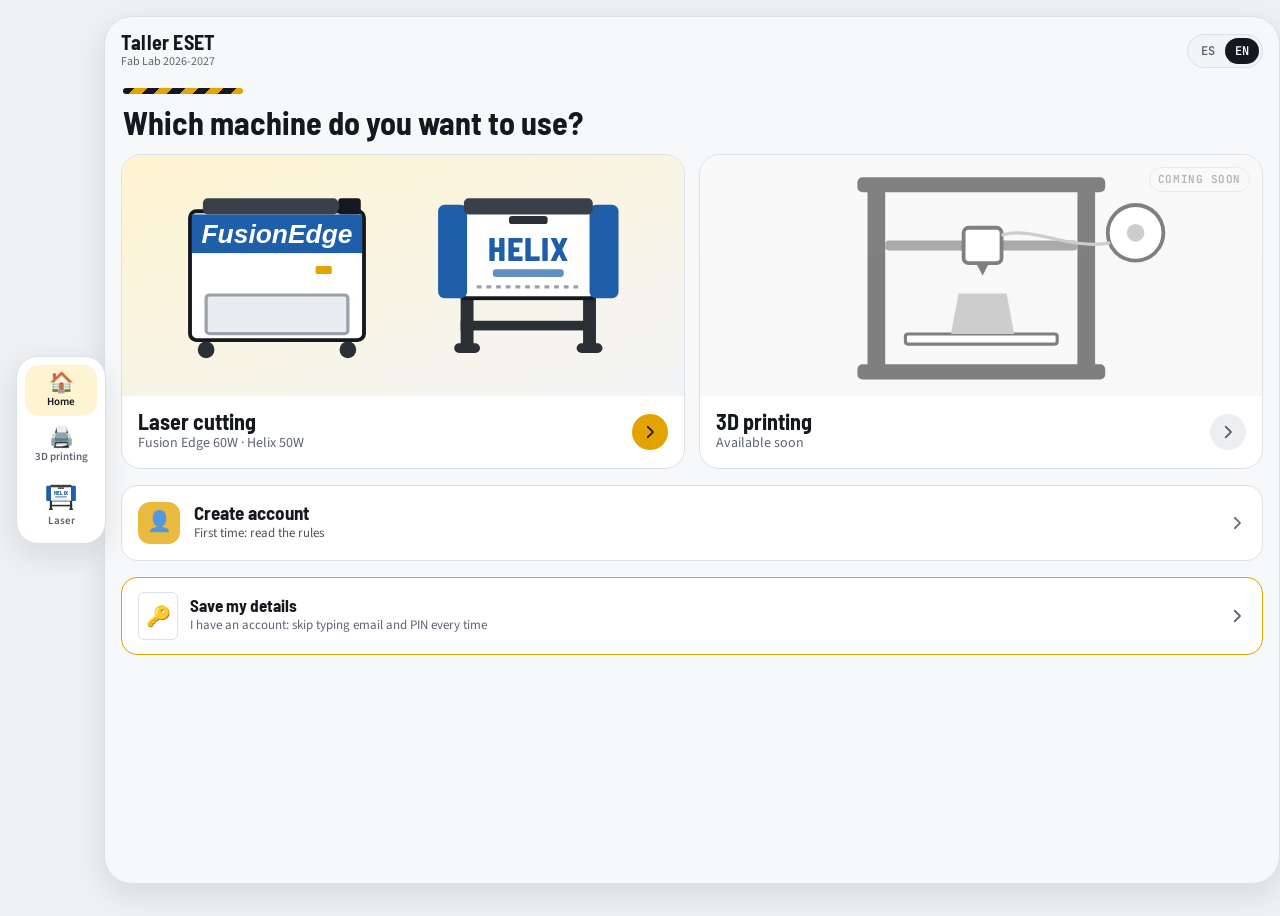
==== commit 74336eb8: "feat: main laser picture shows the Fusion Edge and Helix Co-Authored-By: Claude Opus 5.5 <noreply@an" ====
--- a/index.html
+++ b/index.html
@@ -8,29 +8,34 @@
 <title>Taller ESET - Reservas</title>
 <link rel="preconnect" href="https://fonts.googleapis.com">
 <link rel="stylesheet" href="https://fonts.googleapis.com/css2?family=Barlow+Semi+Condensed:wght@500;600;700&family=Source+Sans+3:wght@400;600;700&family=JetBrains+Mono:wght@400;500&display=swap">
-<link rel="stylesheet" href="styles.css?v=20261116c">
+<link rel="stylesheet" href="styles.css?v=20261116d">
 </head>
 <body>
 <div class="app" id="app" aria-live="polite"></div>
 
-<!-- Generic illustrations (original) -->
+<!-- Illustrations (original). svgLaser = the two machines (same drawings as HELIX_PIC / FUSION_PIC in the script: change both). -->
 <template id="svgLaser">
-  <svg viewBox="0 0 320 180" role="img" aria-label="Cortadora láser - Laser cutter">
-    <rect x="34" y="70" width="252" height="92" rx="10" style="fill:var(--surface);stroke:var(--ink)" stroke-width="3"/>
-    <path d="M44 70 L64 26 H256 L276 70 Z" style="fill:var(--surface);stroke:var(--ink)" stroke-width="3" stroke-linejoin="round"/>
-    <path d="M74 64 L88 34 H232 L246 64 Z" style="fill:var(--glass)" opacity=".75"/>
-    <rect x="34" y="70" width="252" height="10" style="fill:var(--ink)"/>
-    <rect x="232" y="92" width="38" height="52" rx="5" style="fill:var(--field);stroke:var(--ink)" stroke-width="2"/>
-    <circle cx="251" cy="106" r="5" style="fill:var(--accent)"/>
-    <rect x="240" y="120" width="22" height="4" rx="2" style="fill:var(--ink)"/>
-    <rect x="240" y="129" width="22" height="4" rx="2" style="fill:var(--ink)" opacity=".5"/>
-    <rect x="52" y="94" width="164" height="50" rx="4" style="fill:var(--field);stroke:var(--line)" stroke-width="2"/>
-    <rect x="120" y="40" width="26" height="12" rx="2" style="fill:var(--ink)"/>
-    <line x1="133" y1="52" x2="133" y2="118" style="stroke:var(--beam)" stroke-width="3" stroke-linecap="round"/>
-    <circle cx="133" cy="120" r="5" style="fill:var(--beam)"/>
-    <path d="M80 128 H120 M146 128 H190" style="stroke:var(--muted)" stroke-width="2" stroke-dasharray="4 4"/>
-    <rect x="40" y="162" width="20" height="8" rx="2" style="fill:var(--ink)"/>
-    <rect x="260" y="162" width="20" height="8" rx="2" style="fill:var(--ink)"/>
+  <svg viewBox="0 0 150 60" role="img" aria-label="Cortadoras láser Fusion Edge y Helix - Fusion Edge and Helix laser cutters">
+    <svg x="4" y="3" width="64" height="54" viewBox="0 0 64 54">
+      <rect x="5" y="7" width="54" height="40" rx="2" fill="#ffffff" stroke="#15181e" stroke-width="1.2"/>
+      <rect x="9" y="3" width="42" height="5" rx="1.5" fill="#3a4049"/><rect x="51" y="3" width="7" height="5" rx="1" fill="#15181e"/>
+      <rect x="5.6" y="8" width="52.8" height="12" fill="#1f5ea8"/>
+      <text x="32" y="17" text-anchor="middle" font-family="'Barlow Semi Condensed',Arial,sans-serif" font-style="italic" font-weight="700" font-size="8.2" fill="#ffffff">FusionEdge</text>
+      <rect x="44" y="24" width="5" height="2.5" rx=".5" fill="#e3a300"/>
+      <rect x="10" y="33" width="44" height="12" rx="1" fill="#e9ecf0" stroke="#9aa1ab" stroke-width="1"/>
+      <circle cx="10" cy="50" r="2.6" fill="#2b2f36"/><circle cx="54" cy="50" r="2.6" fill="#2b2f36"/>
+    </svg>
+    <svg x="82" y="3" width="64" height="54" viewBox="0 0 64 54">
+      <rect x="11" y="33" width="4" height="16" fill="#2b2f36"/><rect x="49" y="33" width="4" height="16" fill="#2b2f36"/>
+      <rect x="11" y="41" width="42" height="3" fill="#2b2f36"/>
+      <rect x="9" y="48" width="8" height="3" rx="1.5" fill="#2b2f36"/><rect x="47" y="48" width="8" height="3" rx="1.5" fill="#2b2f36"/>
+      <rect x="12" y="7" width="40" height="27" fill="#ffffff" stroke="#15181e" stroke-width="1.2"/>
+      <rect x="4" y="5" width="9" height="29" rx="2" fill="#1f5ea8"/><rect x="51" y="5" width="9" height="29" rx="2" fill="#1f5ea8"/>
+      <rect x="12" y="3" width="40" height="5" rx="1.5" fill="#3a4049"/><rect x="26" y="8.5" width="12" height="2.5" rx="1" fill="#2b2f36"/>
+      <text x="32" y="22.5" text-anchor="middle" font-family="'Barlow Semi Condensed',Arial,sans-serif" font-weight="800" font-size="10" letter-spacing=".3" fill="#1f5ea8">HELIX</text>
+      <rect x="21" y="25" width="22" height="2.4" rx="1" fill="#1f5ea8" opacity=".7"/>
+      <path d="M16 30.5h32" stroke="#9aa1ab" stroke-width="1" stroke-dasharray="1.5 1.5"/>
+    </svg>
   </svg>
 </template>
 <template id="svgPrinter">
--- a/styles.css
+++ b/styles.css
@@ -47,7 +47,8 @@
 .tiles{display:grid;gap:14px}
 .tile{all:unset;box-sizing:border-box;cursor:pointer;display:grid;background:var(--surface);border:1px solid var(--line);border-radius:20px;overflow:hidden;position:relative}
 .tile .pic{background:linear-gradient(160deg,var(--accent-soft),var(--field));display:grid;place-items:center;aspect-ratio:16/9;max-width:100%}
-.tile .pic svg{width:72%;height:auto}
+.tile .pic>svg{width:72%;height:auto}
+#tLaser .pic>svg{width:86%}
 .tile .cap{display:flex;align-items:center;gap:12px;padding:14px 16px}
 .tile .cap div{flex:1;min-width:0}
 .tile .cap b{display:block;font:700 22px/1.05 var(--f-display)}
@@ -65,7 +66,7 @@
 .chk input{margin-top:3px;accent-color:var(--ink)}
 /* laser */
 .banner{border-radius:20px;overflow:hidden;background:linear-gradient(160deg,var(--accent-soft),var(--field));border:1px solid var(--line);display:grid;place-items:center;aspect-ratio:2/1;max-width:100%}
-.banner svg{width:62%;height:auto}
+.banner>svg{width:70%;height:auto}
 .actions{display:grid;gap:10px}
 .act{all:unset;box-sizing:border-box;cursor:pointer;display:flex;align-items:center;gap:14px;padding:16px;border-radius:16px;background:var(--surface);border:1px solid var(--line)}
 .act.primary{background:var(--ink);color:var(--surface);border-color:var(--ink)}
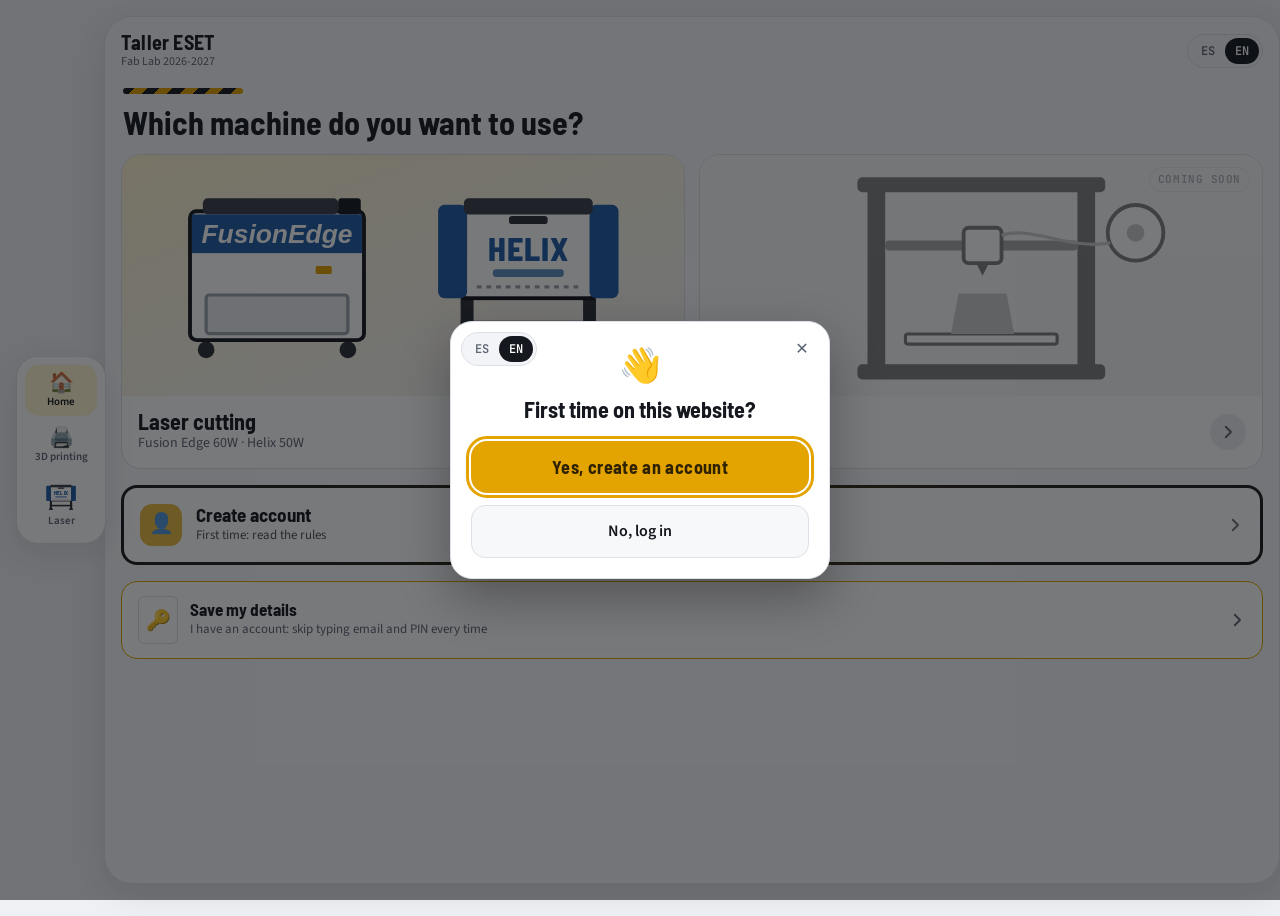
==== commit ec638b35: "feat: first-visit popup on Inicio (crear cuenta / ingresar usuario, ES/EN switch) and animated borde" ====
--- a/index.html
+++ b/index.html
@@ -8,7 +8,7 @@
 <title>Taller ESET - Reservas</title>
 <link rel="preconnect" href="https://fonts.googleapis.com">
 <link rel="stylesheet" href="https://fonts.googleapis.com/css2?family=Barlow+Semi+Condensed:wght@500;600;700&family=Source+Sans+3:wght@400;600;700&family=JetBrains+Mono:wght@400;500&display=swap">
-<link rel="stylesheet" href="styles.css?v=20261116d">
+<link rel="stylesheet" href="styles.css?v=20261118">
 </head>
 <body>
 <div class="app" id="app" aria-live="polite"></div>
@@ -87,6 +87,15 @@
   // RULES_EMBED = the same view link + "?embed". Shown beside the calendar, on the Crear cuenta step and in the Tutoriales tab.
   RULES_DOC:   "https://www.canva.com/design/DAHX5coTtIU/1INMaFalZ_daYhBgP78MKg/view",
   RULES_EMBED: "https://www.canva.com/design/DAHX5coTtIU/1INMaFalZ_daYhBgP78MKg/view?embed",
+  // Machine manuals (Canva, public view links), one per machine and language (16 Nov). The rules panels show the one for the
+  // chosen machine in the page language (embed = link + "?embed"). Short canva.link links don't embed: use the canva.com/design/… link.
+  // Machine names must match MACHINES below. If a manual is missing, RULES_DOC is shown.
+  MANUALS: {
+    "Fusion Edge 60W": { es: "https://www.canva.com/design/DAHX5coTtIU/1INMaFalZ_daYhBgP78MKg/view",
+                         en: "https://www.canva.com/design/DAHaspan7gs/4Cd7IM_BNRWLfXgm2HLv3Q/view" },
+    "Helix 50W":       { es: "https://www.canva.com/design/DAHZSUQoKsU/1JmP6-q4dM0Mzf3OGqXs_w/view",
+                         en: "https://www.canva.com/design/DAHanGpWCgw/KNEIbzUmLE12gZcH0xMZqQ/view" },
+  },
   RULES_URL: "https://ceu365.sharepoint.com/sites/Becarios/Documentos%20compartidos/Forms/AllItems.aspx?id=%2Fsites%2FBecarios%2FDocumentos%20compartidos%2FGeneral%2FDocumentos%20Airtable%2FRequisitos%20obligatorios%20para%20el%20corte%20l%C3%A1ser%20CO2%20%2D%20Taller%20ESET%2Epdf&parent=%2Fsites%2FBecarios%2FDocumentos%20compartidos%2FGeneral%2FDocumentos%20Airtable&p=true&ga=1",
 
   // Tutoriales tab (laser): shows the Canva document (RULES_EMBED) and, below it, any extra videos listed here. One entry per video. SharePoint/Stream video: Share → Embed code → copy the
@@ -162,11 +171,14 @@
   const remembered = () => { try { return !!localStorage.getItem("eset_user"); } catch(e){ return false; } };
 
 
-  // (Rules text removed 2026-11-11: the Reglamento y uso document is now the Canva design in CONFIG.RULES_DOC / RULES_EMBED.)
+  // (Rules text removed 2026-11-11. Since 16 Nov the rules panels show the machine manual from CONFIG.MANUALS, per machine and language.)
   // ---- Language (one at a time; ES/EN switch at the top of every screen) ----
   const L = (es, en) => S.lang === "en" ? en : es;
   const fDay = d => FMT[S.lang].format(d);
-  const pdfHref = () => CONFIG.RULES_DOC;
+  // Manual for a machine in the current language (falls back to RULES_DOC).
+  const manualOf = m => ((CONFIG.MANUALS || {})[m] || {})[S.lang] || CONFIG.RULES_DOC;
+  const manualMachine = () => S.rm || S.machine;
+  const pdfHref = () => manualOf(manualMachine());
   function initLang() {
     try { const s = localStorage.getItem("eset_lang"); if (s === "es" || s === "en") return s; } catch(e) {}
     return /^en(-|$)/i.test(navigator.language || "") ? "en" : "es";
@@ -190,10 +202,13 @@
     const foot = CONFIG.RULES3D_DOC ? `<div class="rfoot"><a class="act slim" href="${esc(CONFIG.RULES3D_DOC)}" target="_blank" rel="noopener"><span class="ic" aria-hidden="true">↗</span><div><b>${L("Abrir en pantalla completa", "Open full screen")}</b></div></a></div>` : "";
     return `<section class="rules" aria-labelledby="r3T"><div class="rhead"><b id="r3T">📄 ${L("Normas de impresión 3D", "3D printing rules")}</b></div>${body}${foot}</section>`;
   }
-  function rulesPanel() {
-    return `<section class="rules" aria-labelledby="rT"><div class="rhead"><b id="rT">📄 ${L("Reglamento y uso", "Rules and usage")}</b></div>
-      <div class="rbody canva"><iframe src="${esc(CONFIG.RULES_EMBED)}" title="${L("Reglamento y uso", "Rules and usage")}" referrerpolicy="strict-origin-when-cross-origin" allow="fullscreen" allowfullscreen></iframe></div>
-      <div class="rfoot"><a class="act slim" href="${esc(CONFIG.RULES_DOC)}" target="_blank" rel="noopener"><span class="ic" aria-hidden="true">↗</span><div><b>${L("Abrir en pantalla completa", "Open full screen")}</b></div></a></div>
+  // withSwitch = false (Solicitar cita): no switch, the manual follows the machine chosen to book.
+  function rulesPanel(withSwitch = true) {
+    const m = withSwitch ? manualMachine() : S.machine, doc = manualOf(m), mc = CONFIG.MACHINES.find(x => x.id === m);
+    const sw = `<div class="rsw" role="group" aria-label="${L("Manual de la máquina", "Machine manual")}">${CONFIG.MACHINES.map(x => `<button data-rm="${esc(x.id)}" aria-pressed="${x.id === m}">${esc(x.short)}</button>`).join("")}</div>`;
+    return `<section class="rules" aria-labelledby="rT"><div class="rhead"><b id="rT">📄 ${L("Reglamento y uso", "Rules and usage")} · ${esc(mc ? mc.short : m)}</b>${withSwitch ? sw : ""}</div>
+      <div class="rbody canva"><iframe src="${esc(doc + "?embed")}" title="${L("Manual", "Manual")} ${esc(mc ? mc.short : m)}" referrerpolicy="strict-origin-when-cross-origin" allow="fullscreen" allowfullscreen></iframe></div>
+      <div class="rfoot"><a class="act slim" href="${esc(doc)}" target="_blank" rel="noopener"><span class="ic" aria-hidden="true">↗</span><div><b>${L("Abrir en pantalla completa", "Open full screen")}</b></div></a></div>
       <div class="rmat">${matImg()}</div></section>`;
   }
 
@@ -350,7 +365,19 @@
 
   const saveCard = () => `<a class="doc save" href="entrar.html"><span class="ic" aria-hidden="true">🔑</span><div><b>${L("Guardar mis datos", "Save my details")}</b><span>${L("Ya tengo cuenta: no escribir email y PIN en cada reserva", "I have an account: skip typing email and PIN every time")}</span></div><span class="ch" style="width:18px;height:18px">${I.next}</span></a>`;
   // Crear cuenta lives on Inicio (step 3, 12 Nov): students can register without going into Láser first. The rules gate (vGate) still comes before the form.
-  const createCard = () => `<div class="actions"><button class="act" id="aCreate"><span class="ic" aria-hidden="true">👤</span><div><b>${L("Crear cuenta", "Create account")}</b><span>${L("Primera vez: lee el reglamento", "First time: read the rules")}</span></div><span class="ch">${I.next}</span></button></div>`;
+  const createCard = () => `<div class="actions"><button class="act hl" id="aCreate"><span class="ic" aria-hidden="true">👤</span><div><b>${L("Crear cuenta", "Create account")}</b><span>${L("Primera vez: lee el reglamento", "First time: read the rules")}</span></div><span class="ch">${I.next}</span></button></div>`;
+  // First-visit popup on Inicio (18 Nov, User): shown only when no details are saved (Guardar mis datos / personal link set user), on every page load until closed (not remembered: a refresh shows it again).
+  let welcomeClosed = false;
+  const welcomeSeen = () => welcomeClosed;
+  const welcomeDone = () => { welcomeClosed = true; };
+  const welcomePop = () => `<div class="wpop" id="wPop" role="dialog" aria-modal="true" aria-labelledby="wT"><div class="wbox">
+      <div class="wlang">${langSwitch()}</div>
+      <button class="wx" id="wX" aria-label="${L("Cerrar", "Close")}">✕</button>
+      <span class="ic" aria-hidden="true">👋</span>
+      <h2 id="wT">${L("¿Primera vez en este sitio web?", "First time on this website?")}</h2>
+      <button class="cta" id="wYes">${L("Sí, crear una cuenta", "Yes, create an account")}</button>
+      <a class="wno" id="wNo" href="entrar.html">${L("No, ingresar usuario", "No, log in")}</a>
+    </div></div>`;
   function vHome() {
     return topbar("Taller ESET", "Fab Lab 2026-2027", false) + `<div class="scr">${demoNote()}
       <div class="hero"><div class="stripe" aria-hidden="true"></div>
@@ -364,6 +391,7 @@
       </div>
       ${user ? "" : createCard()}
       ${user ? "" : saveCard()}
+      ${user || welcomeSeen() ? "" : welcomePop()}
       ${user ? `<label class="chk" for="rem"><input type="checkbox" id="rem" ${remembered() ? "checked" : ""}><span>${L("<b>Recordarme en este dispositivo.</b> No lo marques en un ordenador del taller.", "<b>Remember me on this device.</b> Don't tick it on a workshop computer.")}</span></label>` : ""}
     </div>`;
   }
@@ -634,6 +662,10 @@
     on("mmNext", () => { const ms = misMonths(), i = ms.indexOf(S.mmonth); if (i < ms.length - 1) { S.mmonth = ms[i + 1]; render(); } });
     app.querySelectorAll(".day[data-mk]").forEach(b => b.onclick = () => { S.mday = S.mday === b.dataset.mk ? null : b.dataset.mk; render(); const c = app.querySelector('.bk[data-bk="' + S.mday + '"]'); if (c) c.scrollIntoView({ behavior: "smooth", block: "center" }); });
     on("cta", () => { if (!S.slot || !S.ack) return; S.sheet = "book"; render(); });
+    on("wYes", () => { welcomeDone(); S.screen = "gate"; render(); window.scrollTo(0, 0); });
+    on("wNo", welcomeDone);
+    on("wX", () => { welcomeDone(); render(); });
+    if ($("wPop")) $("wYes").focus();   // only the 2 buttons and ✕ close it (no click outside, no Esc)
     on("aCreate", () => { S.screen = "gate"; render(); window.scrollTo(0, 0); });
     on("gGo", () => { if (!(S.readDone && S.readTick && (!CONFIG.PRINT3D || S.readTick3d))) return; S.sheet = "create"; render(); });
     const ack = $("ack"); if (ack) ack.onchange = () => { S.ack = ack.checked; try { sessionStorage.setItem("eset_ack", S.ack ? "1" : "0"); } catch(e) {} render(); };
@@ -648,12 +680,13 @@
     on("scrim", () => { const was = S.sheet; S.sheet = false; if (was === "cancel") { S.cx = null; loadMine(); } else render(); });
     on("close", () => { const was = S.sheet; S.sheet = false; if (was === "book") { S.slot = null; load(); } else if (was === "cancel") { S.cx = null; loadMine(); } else render(); });
     const rem = $("rem"); if (rem) rem.onchange = () => store.set("eset_user", JSON.stringify(user), rem.checked);
-    app.querySelectorAll(".mseg button[data-m]").forEach(b => b.onclick = () => { S.machine = b.dataset.m; S.slot = null; if (!S.day || dstat(S.day).c !== "av") S.day = firstFree(); render(); });
+    app.querySelectorAll(".rsw button[data-rm]").forEach(b => b.onclick = () => { S.rm = b.dataset.rm; render(); });
+    app.querySelectorAll(".mseg button[data-m]").forEach(b => b.onclick = () => { S.machine = b.dataset.m; S.rm = null; S.slot = null; if (!S.day || dstat(S.day).c !== "av") S.day = firstFree(); render(); });
     app.querySelectorAll(".day[data-k]:not([disabled])").forEach(b => b.onclick = () => { S.day = b.dataset.k; S.slot = null; render(); });
     on("mPrev", () => { const ms = months(), i = ms.indexOf(S.month); if (i > 0) { S.month = ms[i - 1]; render(); } });
     on("mNext", () => { const ms = months(), i = ms.indexOf(S.month); if (i < ms.length - 1) { S.month = ms[i + 1]; render(); } });
     app.querySelectorAll(".hr:not(.busy)").forEach(b => b.onclick = () => { S.slot = slotsFor(S.day)[+b.dataset.i]; render(); });
-    document.onkeydown = e => { if (e.key === "Escape" && S.sheet) { const was = S.sheet; S.sheet = false; if (was === "cancel") { S.cx = null; loadMine(); } else render(); } };
+    document.onkeydown = e => { if ($("wPop")) return; if (e.key === "Escape" && S.sheet) { const was = S.sheet; S.sheet = false; if (was === "cancel") { S.cx = null; loadMine(); } else render(); } };
     if (S.screen === "mis" && user && user.k && !S.mine && !S.mineLoading && !S.mineErr) loadMine();
   }
   render();
--- a/styles.css
+++ b/styles.css
@@ -255,3 +255,21 @@
 .rail .ico{display:block;width:34px;height:29px}
 .mseg button .mpic{display:block;width:80px;height:68px;margin:0 auto 4px}
 .mseg button:not([aria-pressed="true"]) .mpic{opacity:.7}
+/* Machine switch in the rules panel (16 Nov) */
+.rsw{display:inline-flex;gap:4px;background:var(--field);border:1px solid var(--line);border-radius:10px;padding:3px;margin-left:auto}
+.rsw button{all:unset;cursor:pointer;padding:5px 10px;border-radius:8px;font:600 13px var(--f-display);color:var(--muted)}
+.rsw button[aria-pressed="true"]{background:var(--surface);color:var(--ink);box-shadow:0 1px 3px rgba(0,0,0,.12)}
+/* First-visit popup on Inicio (18 Nov) */
+.wpop{position:fixed;inset:0;z-index:60;display:grid;place-items:center;padding:16px;background:rgba(10,12,16,.55)}
+.wbox{position:relative;width:100%;max-width:380px;box-sizing:border-box;background:var(--surface);color:var(--ink);border:1px solid var(--line);border-radius:22px;padding:28px 20px 20px;display:grid;gap:12px;text-align:center;box-shadow:0 20px 50px rgba(0,0,0,.3)}
+.wbox .ic{font-size:34px;line-height:1}
+.wbox h2{margin:0 0 6px;font:700 22px/1.2 var(--f-display)}
+.wbox .cta{width:100%}
+.wno{display:block;padding:14px;border-radius:14px;border:1px solid var(--line);background:var(--app);color:var(--ink);font-weight:600;text-decoration:none}
+.wx{all:unset;cursor:pointer;position:absolute;top:10px;right:10px;width:34px;height:34px;border-radius:10px;display:grid;place-items:center;color:var(--muted)}
+.wlang{position:absolute;top:10px;left:10px}
+/* Crear cuenta card on Inicio: high-contrast animated border (18 Nov) */
+@property --ha{syntax:"<angle>";inherits:false;initial-value:0deg}
+.act.hl{border:3px solid transparent;background:linear-gradient(var(--surface),var(--surface)) padding-box,conic-gradient(from var(--ha),var(--accent),var(--ink),var(--accent),var(--ink),var(--accent)) border-box;animation:hlspin 3s linear infinite}
+@keyframes hlspin{to{--ha:360deg}}
+@media (prefers-reduced-motion:reduce){.act.hl{animation:none}}
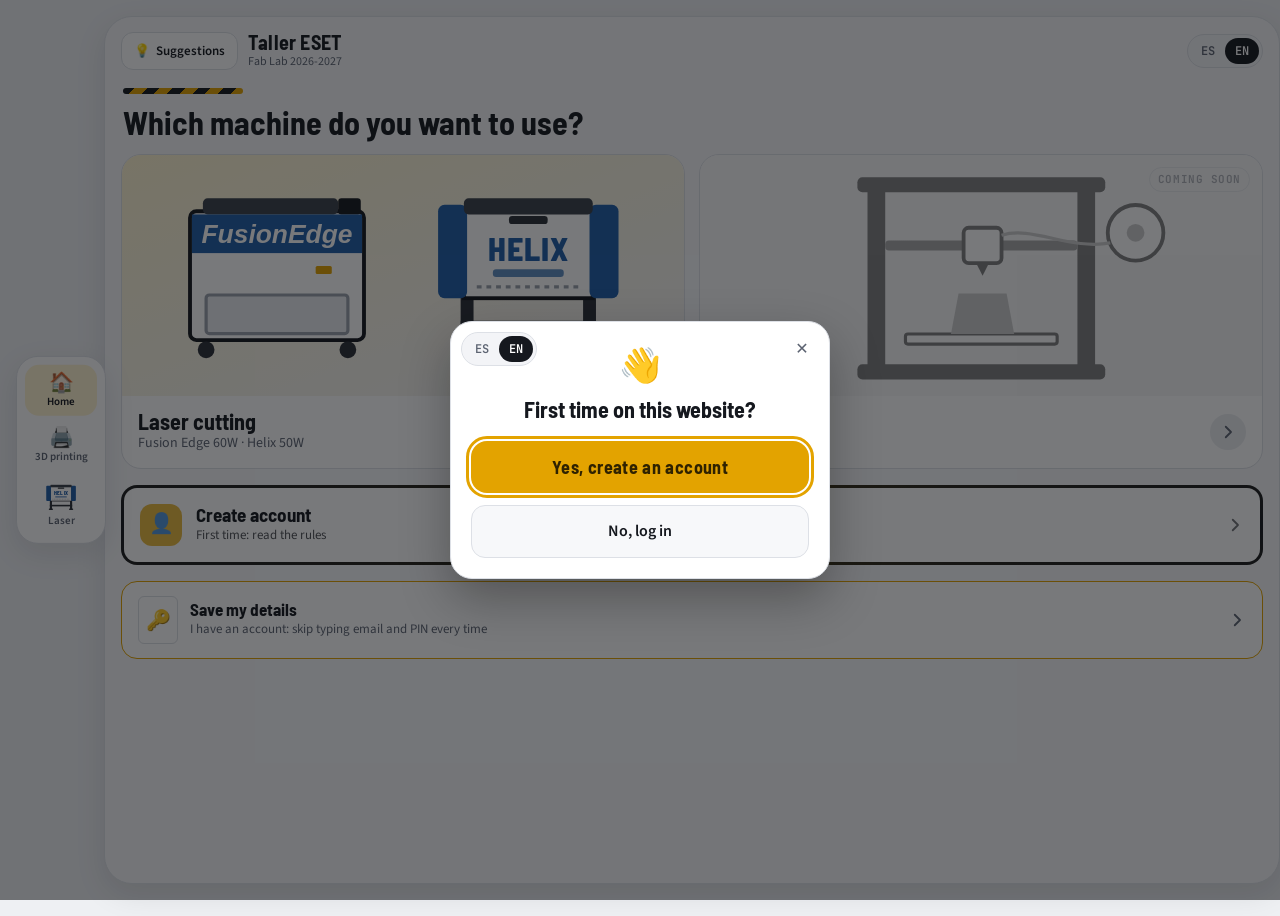
==== commit e8d84dca: "feat: Sugerencias button top left (ES/EN form by page language) Co-Authored-By: Claude Opus 5.5 <nor" ====
--- a/index.html
+++ b/index.html
@@ -8,7 +8,7 @@
 <title>Taller ESET - Reservas</title>
 <link rel="preconnect" href="https://fonts.googleapis.com">
 <link rel="stylesheet" href="https://fonts.googleapis.com/css2?family=Barlow+Semi+Condensed:wght@500;600;700&family=Source+Sans+3:wght@400;600;700&family=JetBrains+Mono:wght@400;500&display=swap">
-<link rel="stylesheet" href="styles.css?v=20261118">
+<link rel="stylesheet" href="styles.css?v=20261124">
 </head>
 <body>
 <div class="app" id="app" aria-live="polite"></div>
@@ -96,6 +96,10 @@
     "Helix 50W":       { es: "https://www.canva.com/design/DAHZSUQoKsU/1JmP6-q4dM0Mzf3OGqXs_w/view",
                          en: "https://www.canva.com/design/DAHanGpWCgw/KNEIbzUmLE12gZcH0xMZqQ/view" },
   },
+  // Sugerencias button (top left of every screen, 24 Nov). Base "Sugerencias" appEIvJe9wom5d92p: one form per language,
+  // same table. The button opens the form of the page language in a new tab. Empty link = button hidden.
+  SUGGESTIONS: { es: "https://airtable.com/appEIvJe9wom5d92p/pagh3aAJRL2xVrDz7/form",
+                 en: "https://airtable.com/appEIvJe9wom5d92p/pagj31he9cFpIIrkI/form" },
   RULES_URL: "https://ceu365.sharepoint.com/sites/Becarios/Documentos%20compartidos/Forms/AllItems.aspx?id=%2Fsites%2FBecarios%2FDocumentos%20compartidos%2FGeneral%2FDocumentos%20Airtable%2FRequisitos%20obligatorios%20para%20el%20corte%20l%C3%A1ser%20CO2%20%2D%20Taller%20ESET%2Epdf&parent=%2Fsites%2FBecarios%2FDocumentos%20compartidos%2FGeneral%2FDocumentos%20Airtable&p=true&ga=1",
 
   // Tutoriales tab (laser): shows the Canva document (RULES_EMBED) and, below it, any extra videos listed here. One entry per video. SharePoint/Stream video: Share → Embed code → copy the
@@ -358,7 +362,9 @@
   // ---- Views ----
   function topbar(title, sub, back) {
     const me = user ? `<div class="me"><i aria-hidden="true">${esc(user.e[0].toUpperCase())}</i><button id="out" title="${L("Borrar mis datos de este dispositivo", "Remove my details from this device")}">${L("Borrar", "Forget")}</button></div>` : "";
-    return `<div class="top">${back ? `<button class="back" id="back" aria-label="${L("Atrás", "Back")}">${I.back}</button>` : ""}<div class="ttl"><b>${title}</b><span>${sub}</span></div>${langSwitch()}${me}</div>`;
+    const sl = (CONFIG.SUGGESTIONS || {})[S.lang];
+    const sug = sl ? `<a class="sug" href="${esc(sl)}" target="_blank" rel="noopener" title="${L("Sugerencias o problemas con la web", "Suggestions or problems with the website")}"><span aria-hidden="true">💡</span><span class="sugt">${L("Sugerencias", "Suggestions")}</span></a>` : "";
+    return `<div class="top">${sug}${back ?`<button class="back" id="back" aria-label="${L("Atrás", "Back")}">${I.back}</button>` : ""}<div class="ttl"><b>${title}</b><span>${sub}</span></div>${langSwitch()}${me}</div>`;
   }
   const demoNote = () => DEMO ? `<div class="demo">${L("Modo demostración: horas de ejemplo", "Demo mode: example hours")}</div>` : "";
   const docCard = () => `<a class="doc" href="${esc(pdfHref())}" target="_blank" rel="noopener"><span class="ic">DOC</span><div><b>${L("Reglamento y uso", "Rules and usage")}</b><span>${L("Léelo antes de reservar", "Read it before booking")}</span></div><span class="ch" style="width:18px;height:18px">${I.next}</span></a>`;
--- a/styles.css
+++ b/styles.css
@@ -162,6 +162,9 @@
 .rules{background:var(--surface);border:1px solid var(--line);border-radius:18px;display:flex;flex-direction:column;min-width:0}
 .rhead{display:flex;align-items:center;gap:10px;padding:12px 14px;border-bottom:1px solid var(--line);flex-wrap:wrap}
 .rhead b{flex:1;min-width:160px;font:700 18px/1.15 var(--f-display)}
+.sug{flex:none;display:inline-flex;align-items:center;gap:6px;height:38px;padding:0 12px;border-radius:12px;background:var(--surface);border:1px solid var(--line);color:var(--ink);text-decoration:none;font:600 13px var(--f-body);white-space:nowrap}
+.sug:hover{border-color:var(--accent)}
+@media (max-width:520px){.sug{padding:0 10px}.sug .sugt{display:none}}
 .lang{flex:none;display:inline-flex;border:1px solid var(--line);border-radius:999px;padding:3px;background:var(--field)}
 .lang button{all:unset;cursor:pointer;font:600 12px var(--f-mono);padding:5px 10px;border-radius:999px;color:var(--muted)}
 .lang button[aria-pressed="true"]{background:var(--ink);color:var(--surface)}
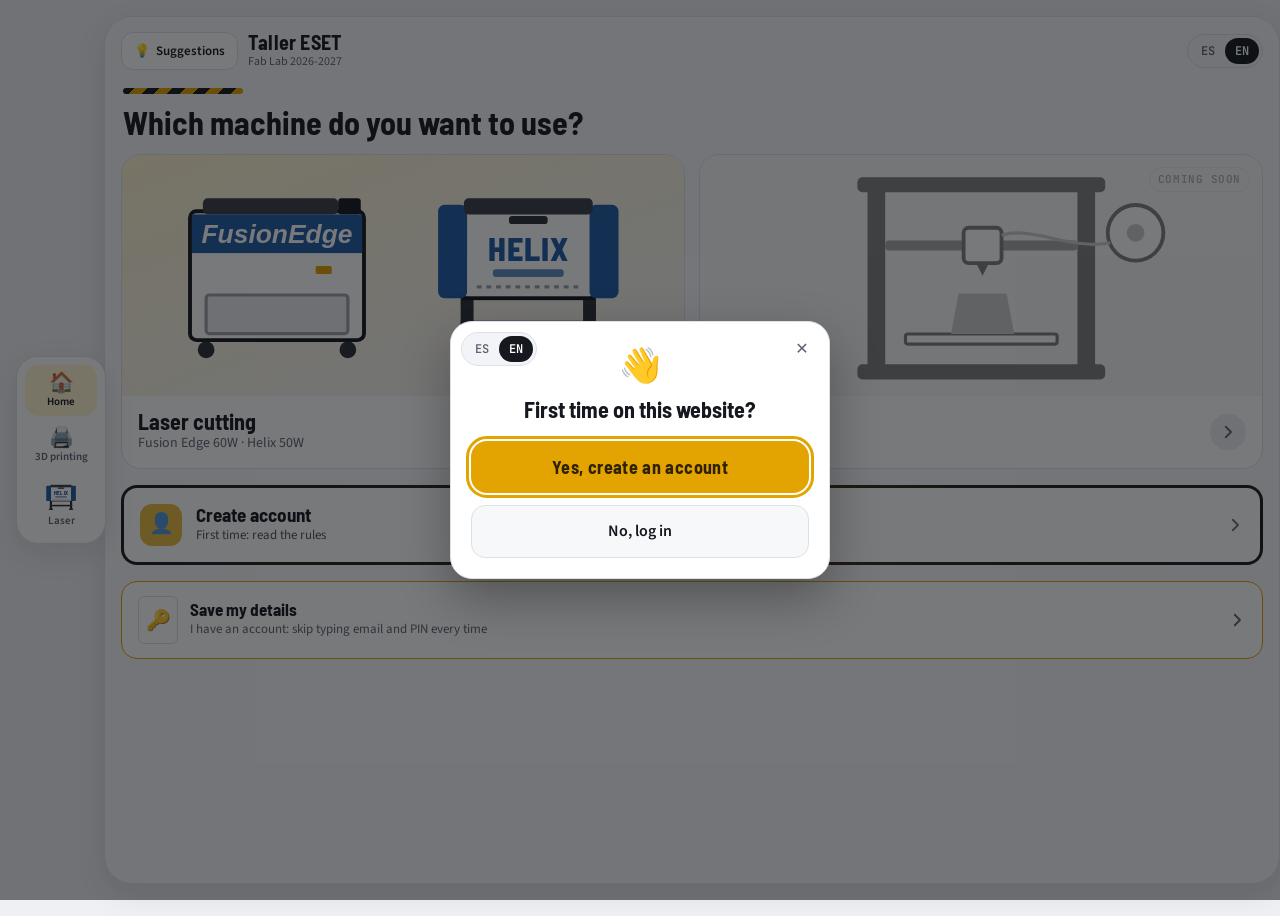
==== commit 55851a1d: "feat: one-person card every time Solicitar cita opens (no countdown) and on every Reservar (2 s coun" ====
--- a/index.html
+++ b/index.html
@@ -8,7 +8,7 @@
 <title>Taller ESET - Reservas</title>
 <link rel="preconnect" href="https://fonts.googleapis.com">
 <link rel="stylesheet" href="https://fonts.googleapis.com/css2?family=Barlow+Semi+Condensed:wght@500;600;700&family=Source+Sans+3:wght@400;600;700&family=JetBrains+Mono:wght@400;500&display=swap">
-<link rel="stylesheet" href="styles.css?v=20261124">
+<link rel="stylesheet" href="styles.css?v=20261124c">
 </head>
 <body>
 <div class="app" id="app" aria-live="polite"></div>
@@ -363,7 +363,7 @@
   function topbar(title, sub, back) {
     const me = user ? `<div class="me"><i aria-hidden="true">${esc(user.e[0].toUpperCase())}</i><button id="out" title="${L("Borrar mis datos de este dispositivo", "Remove my details from this device")}">${L("Borrar", "Forget")}</button></div>` : "";
     const sl = (CONFIG.SUGGESTIONS || {})[S.lang];
-    const sug = sl ? `<a class="sug" href="${esc(sl)}" target="_blank" rel="noopener" title="${L("Sugerencias o problemas con la web", "Suggestions or problems with the website")}"><span aria-hidden="true">💡</span><span class="sugt">${L("Sugerencias", "Suggestions")}</span></a>` : "";
+    const sug = sl ? `<button class="sug" id="sug" title="${L("Sugerencias o problemas con la web", "Suggestions or problems with the website")}"><span aria-hidden="true">💡</span><span class="sugt">${L("Sugerencias", "Suggestions")}</span></button>` : "";
     return `<div class="top">${sug}${back ?`<button class="back" id="back" aria-label="${L("Atrás", "Back")}">${I.back}</button>` : ""}<div class="ttl"><b>${title}</b><span>${sub}</span></div>${langSwitch()}${me}</div>`;
   }
   const demoNote = () => DEMO ? `<div class="demo">${L("Modo demostración: horas de ejemplo", "Demo mode: example hours")}</div>` : "";
@@ -384,6 +384,20 @@
       <button class="cta" id="wYes">${L("Sí, crear una cuenta", "Yes, create an account")}</button>
       <a class="wno" id="wNo" href="entrar.html">${L("No, ingresar usuario", "No, log in")}</a>
     </div></div>`;
+  // "Una persona" card (24 Nov, User), two moments; the button is the only way to close it:
+  //  - every time Solicitar cita is opened (from another screen or a reload): no countdown;
+  //  - EVERY click on Reservar: 2-second countdown, then the button opens the booking form.
+  const ONE_WAIT = 2;
+  let calOk = false, oneMode = "", oneT0 = 0, oneTimer = null;   // oneMode: "book" while the Reservar card is up
+  const oneLeft = () => oneMode !== "book" ? 0 : oneT0 ? Math.max(0, ONE_WAIT - Math.floor((Date.now() - oneT0) / 1000)) : ONE_WAIT;
+  const oneBtnText = n => L("Entiendo y estoy de acuerdo", "I understand and agree") + (n > 0 ? ` (${n})` : "");
+  const onePop = () => { const n = oneLeft();
+    return `<div class="wpop opop" id="oPop" role="alertdialog" aria-modal="true" aria-labelledby="oT"><div class="wbox obox">
+      <div class="wlang">${langSwitch()}</div>
+      <span class="ic" aria-hidden="true">⚠️</span>
+      <h2 id="oT">${L("Solo <u>UNA</u> persona de esta cita puede estar cortando.", "Only <u>ONE</u> person from this booking can be cutting.")}</h2>
+      <button class="cta" id="oOk" ${n > 0 ? 'aria-disabled="true"' : ""}>${oneBtnText(n)}</button>
+    </div></div>`; };
   function vHome() {
     return topbar("Taller ESET", "Fab Lab 2026-2027", false) + `<div class="scr">${demoNote()}
       <div class="hero"><div class="stripe" aria-hidden="true"></div>
@@ -588,7 +602,7 @@
       ${body}
       <label class="chk ackbox" for="ack"><input type="checkbox" id="ack" ${S.ack ? "checked" : ""}><span>${L("<b>He leído el reglamento y mi archivo lo cumple.</b> (Está al lado o al final de la página.)", "<b>I have read the rules and my file meets them.</b> (They're beside or at the bottom of the page.)")}</span></label>
       <div class="bar"><button class="cta" id="cta" ${ready ? "" : 'aria-disabled="true"'}>${S.slot ? `${L("Reservar", "Book")} ${pad(sel.h)}:${pad(sel.min)}<small>${S.ack ? esc(S.machine) + " · " + esc(fDay(S.slot.start)) : L("Marca la casilla del reglamento", "Tick the rules box")}</small>` : `${L("Elige una hora", "Choose an hour")}<small>${L("Toca una hora libre", "Tap a free hour")}</small>`}</button></div>
-      </div>${rulesPanel(false)}</div>`;
+      </div>${rulesPanel(false)}</div>${oneMode === "book" || !calOk ? onePop() : ""}`;
   }
   function vSheet() {
     const foot = href => `<div class="sfoot">${L("¿No carga?", "Not loading?")} <a href="${esc(href)}" target="_blank" rel="noopener">${L("Abrir el formulario", "Open the form")}</a></div>`;
@@ -599,6 +613,12 @@
       return `<div class="scrim" id="scrim"></div><div class="sheet" role="dialog" aria-modal="true" aria-labelledby="shT">
         <div class="shead"><div><b id="shT">${L("Crear cuenta", "Create account")}</b><span>${L("Confirma desde tu correo en 1 hora", "Confirm from your email within 1 hour")}</span></div>${closeBtn}</div>
         ${frame}${foot(CONFIG.CREATE_URL + "?" + q)}</div>`;
+    }
+    if (S.sheet === "sug") {
+      const open = (CONFIG.SUGGESTIONS || {})[S.lang] || "", embed = open.replace("airtable.com/", "airtable.com/embed/");
+      return `<div class="scrim" id="scrim"></div><div class="sheet" role="dialog" aria-modal="true" aria-labelledby="shT">
+        <div class="shead"><div><b id="shT">💡 ${L("Sugerencias", "Suggestions")}</b><span>${L("Sugerencias o problemas con la web o los formularios", "Suggestions or problems with the website or the forms")}</span></div>${closeBtn}</div>
+        <iframe title="${L("Sugerencias", "Suggestions")}" src="${esc(embed)}" loading="eager"></iframe>${foot(open)}</div>`;
     }
     if (S.sheet === "cxinfo") {
       return `<div class="scrim" id="scrim"></div><div class="sheet" role="dialog" aria-modal="true" aria-labelledby="shT">
@@ -641,11 +661,13 @@
     const V = { home: vHome, laser: vLaser, gate: vGate, tut: vTut, print3d: vPrint3d, cal: vCal, mis: vMis };
     if (!$("vw")) app.innerHTML = '<div id="vw" class="keep"></div><div id="sh" class="keep"></div>';
     const vw = $("vw"), sh = $("sh"), v3old = $("v3");
+    if (S.screen === "cal" && shownScreen !== "cal") calOk = false;   // the "una persona" card shows every time Solicitar cita is opened
     if (S.screen === "print3d" && shownScreen === "print3d" && v3old && CONFIG.PRINT3D) {
       swapParts(vw, rail() + vPrint3d(), [".rail", ".top"]);
       try { v3old.contentWindow.postMessage({ type: "lang", lang: S.lang }, location.origin); } catch (e) {}
     } else vw.innerHTML = rail() + (V[S.screen] || vHome)();
-    const sheetKey = S.sheet ? S.sheet + "|" + (S.sheet === "cancel" ? (S.cx ? S.cx.id : "") : S.slot ? S.slot.label : "") : "";
+    // Sugerencias: the key includes the language, so switching ES/EN loads the other language's form.
+    const sheetKey = S.sheet ? S.sheet + "|" + (S.sheet === "sug" ? S.lang : S.sheet === "cancel" ? (S.cx ? S.cx.id : "") : S.slot ? S.slot.label : "") : "";
     if (sheetKey !== shownSheet || !sheetKey) sh.innerHTML = vSheet();
     else swapParts(sh, vSheet(), [".shead", ".sfoot"]);   // same sheet open: new texts, same form iframe
     shownSheet = sheetKey; shownScreen = S.screen;
@@ -667,10 +689,20 @@
     on("mmPrev", () => { const ms = misMonths(), i = ms.indexOf(S.mmonth); if (i > 0) { S.mmonth = ms[i - 1]; render(); } });
     on("mmNext", () => { const ms = misMonths(), i = ms.indexOf(S.mmonth); if (i < ms.length - 1) { S.mmonth = ms[i + 1]; render(); } });
     app.querySelectorAll(".day[data-mk]").forEach(b => b.onclick = () => { S.mday = S.mday === b.dataset.mk ? null : b.dataset.mk; render(); const c = app.querySelector('.bk[data-bk="' + S.mday + '"]'); if (c) c.scrollIntoView({ behavior: "smooth", block: "center" }); });
-    on("cta", () => { if (!S.slot || !S.ack) return; S.sheet = "book"; render(); });
+    on("sug", () => { S.sheet = "sug"; render(); });
+    on("cta", () => { if (!S.slot || !S.ack) return; oneMode = "book"; oneT0 = 0; render(); });   // the 2-second card every time; its button opens the form
     on("wYes", () => { welcomeDone(); S.screen = "gate"; render(); window.scrollTo(0, 0); });
     on("wNo", welcomeDone);
     on("wX", () => { welcomeDone(); render(); });
+    if ($("oPop")) {   // countdown keeps running across re-renders (language switch); only "Entiendo y estoy de acuerdo" closes it
+      if (!oneT0) oneT0 = Date.now();
+      const tick = () => { const b = $("oOk"); if (!b) { clearInterval(oneTimer); oneTimer = null; return; }
+        const n = oneLeft(); b.textContent = oneBtnText(n); if (n > 0) b.setAttribute("aria-disabled", "true"); else { b.removeAttribute("aria-disabled"); clearInterval(oneTimer); oneTimer = null; } };
+      if (!oneTimer && oneLeft() > 0) oneTimer = setInterval(tick, 200);
+      on("oOk", () => { if (oneLeft() > 0) return; const wasBook = oneMode === "book"; calOk = true; oneMode = "";
+        if (wasBook && S.slot && S.ack) S.sheet = "book"; render(); });
+      $("oOk").focus();
+    }
     if ($("wPop")) $("wYes").focus();   // only the 2 buttons and ✕ close it (no click outside, no Esc)
     on("aCreate", () => { S.screen = "gate"; render(); window.scrollTo(0, 0); });
     on("gGo", () => { if (!(S.readDone && S.readTick && (!CONFIG.PRINT3D || S.readTick3d))) return; S.sheet = "create"; render(); });
@@ -692,7 +724,7 @@
     on("mPrev", () => { const ms = months(), i = ms.indexOf(S.month); if (i > 0) { S.month = ms[i - 1]; render(); } });
     on("mNext", () => { const ms = months(), i = ms.indexOf(S.month); if (i < ms.length - 1) { S.month = ms[i + 1]; render(); } });
     app.querySelectorAll(".hr:not(.busy)").forEach(b => b.onclick = () => { S.slot = slotsFor(S.day)[+b.dataset.i]; render(); });
-    document.onkeydown = e => { if ($("wPop")) return; if (e.key === "Escape" && S.sheet) { const was = S.sheet; S.sheet = false; if (was === "cancel") { S.cx = null; loadMine(); } else render(); } };
+    document.onkeydown = e => { if ($("wPop") || $("oPop")) return; if (e.key === "Escape" && S.sheet) { const was = S.sheet; S.sheet = false; if (was === "cancel") { S.cx = null; loadMine(); } else render(); } };
     if (S.screen === "mis" && user && user.k && !S.mine && !S.mineLoading && !S.mineErr) loadMine();
   }
   render();
--- a/styles.css
+++ b/styles.css
@@ -162,7 +162,7 @@
 .rules{background:var(--surface);border:1px solid var(--line);border-radius:18px;display:flex;flex-direction:column;min-width:0}
 .rhead{display:flex;align-items:center;gap:10px;padding:12px 14px;border-bottom:1px solid var(--line);flex-wrap:wrap}
 .rhead b{flex:1;min-width:160px;font:700 18px/1.15 var(--f-display)}
-.sug{flex:none;display:inline-flex;align-items:center;gap:6px;height:38px;padding:0 12px;border-radius:12px;background:var(--surface);border:1px solid var(--line);color:var(--ink);text-decoration:none;font:600 13px var(--f-body);white-space:nowrap}
+.sug{all:unset;box-sizing:border-box;cursor:pointer;flex:none;display:inline-flex;align-items:center;gap:6px;height:38px;padding:0 12px;border-radius:12px;background:var(--surface);border:1px solid var(--line);color:var(--ink);text-decoration:none;font:600 13px var(--f-body);white-space:nowrap}
 .sug:hover{border-color:var(--accent)}
 @media (max-width:520px){.sug{padding:0 10px}.sug .sugt{display:none}}
 .lang{flex:none;display:inline-flex;border:1px solid var(--line);border-radius:999px;padding:3px;background:var(--field)}
@@ -271,6 +271,15 @@
 .wno{display:block;padding:14px;border-radius:14px;border:1px solid var(--line);background:var(--app);color:var(--ink);font-weight:600;text-decoration:none}
 .wx{all:unset;cursor:pointer;position:absolute;top:10px;right:10px;width:34px;height:34px;border-radius:10px;display:grid;place-items:center;color:var(--muted)}
 .wlang{position:absolute;top:10px;left:10px}
+/* "Una persona" card on Solicitar cita: bigger than the Crear cuenta popup, button locked for 3 s */
+.opop{z-index:70;background:rgba(10,12,16,.7)}
+.obox{max-width:560px;padding:64px 28px 28px;gap:20px}
+.obox .ic{font-size:56px}
+.obox h2{font-size:30px;line-height:1.2;text-wrap:balance}
+.obox h2 u{text-decoration-thickness:3px;text-underline-offset:4px}
+.obox .cta{font-size:18px;min-height:56px}
+.obox .cta[aria-disabled="true"]{opacity:.45;filter:grayscale(1);cursor:not-allowed}
+@media (max-width:520px){.obox{padding:60px 18px 20px}.obox h2{font-size:25px}}
 /* Crear cuenta card on Inicio: high-contrast animated border (18 Nov) */
 @property --ha{syntax:"<angle>";inherits:false;initial-value:0deg}
 .act.hl{border:3px solid transparent;background:linear-gradient(var(--surface),var(--surface)) padding-box,conic-gradient(from var(--ha),var(--accent),var(--ink),var(--accent),var(--ink),var(--accent)) border-box;animation:hlspin 3s linear infinite}
